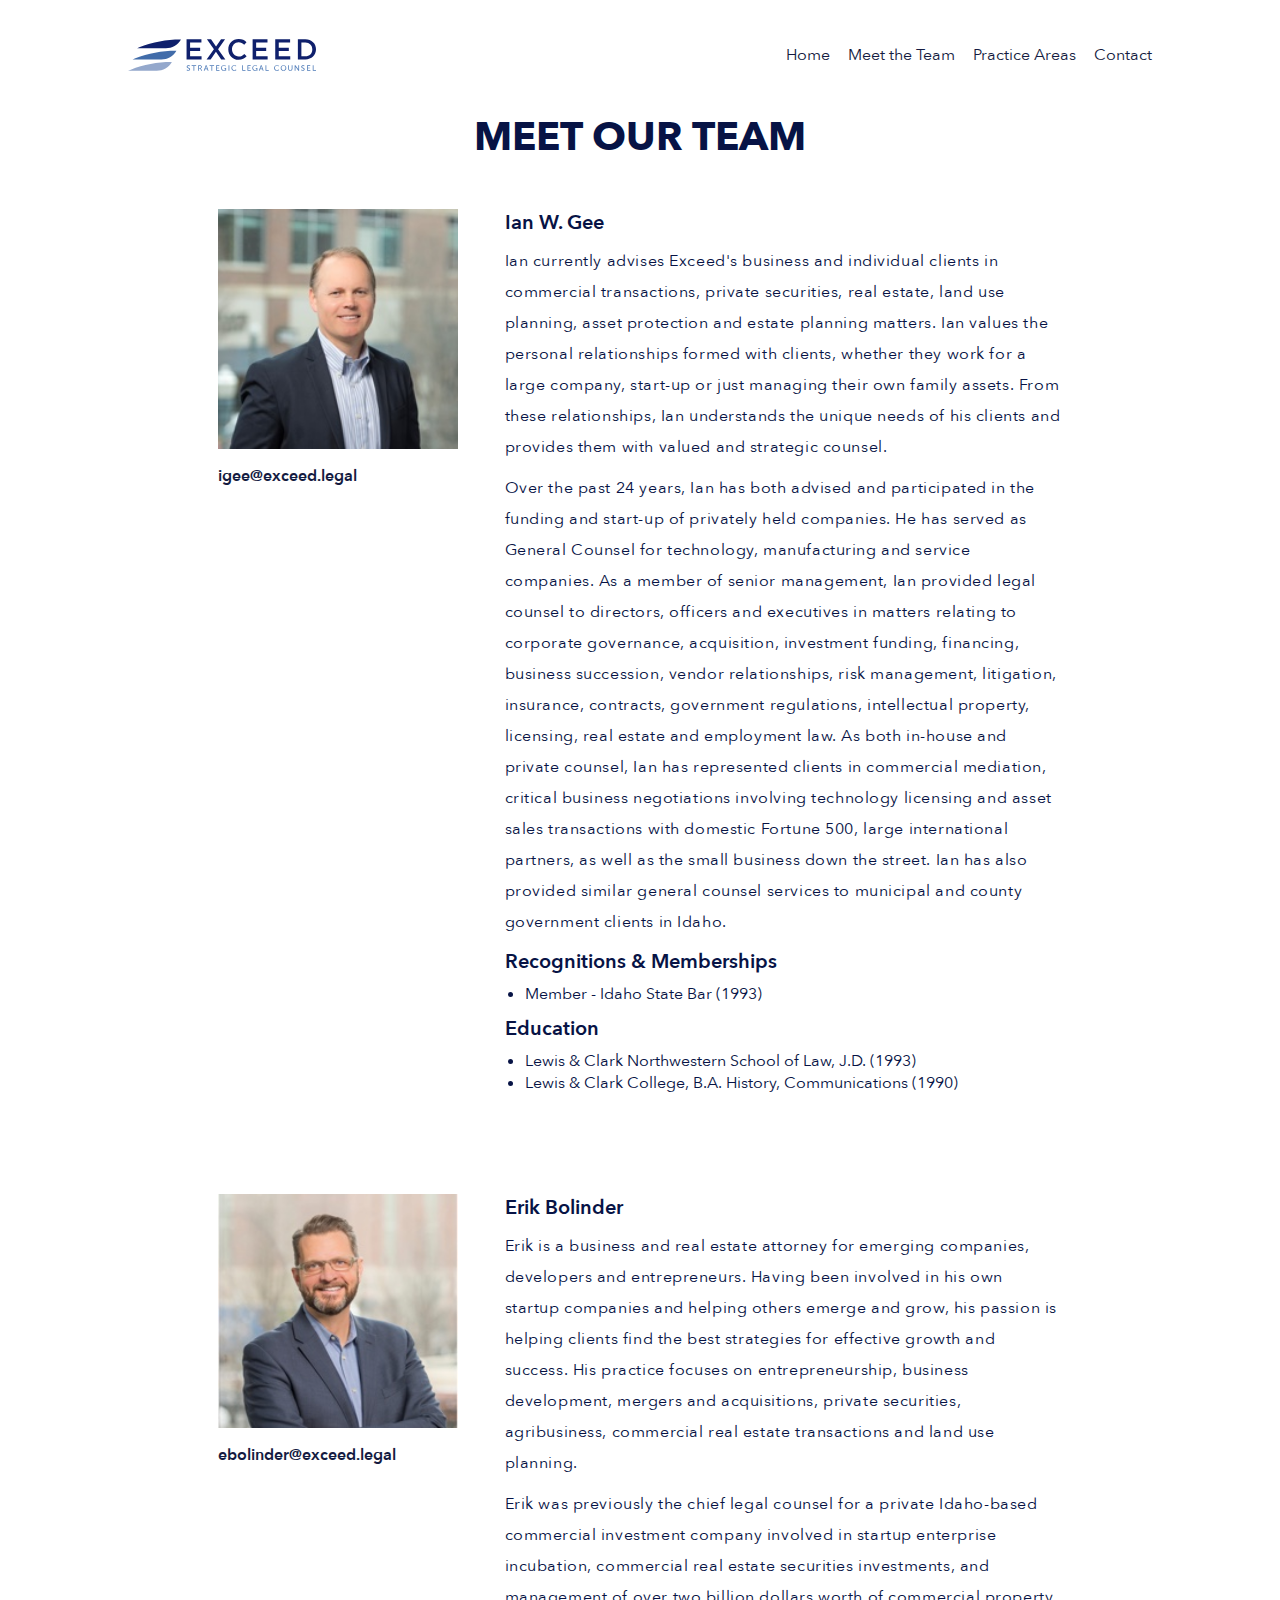
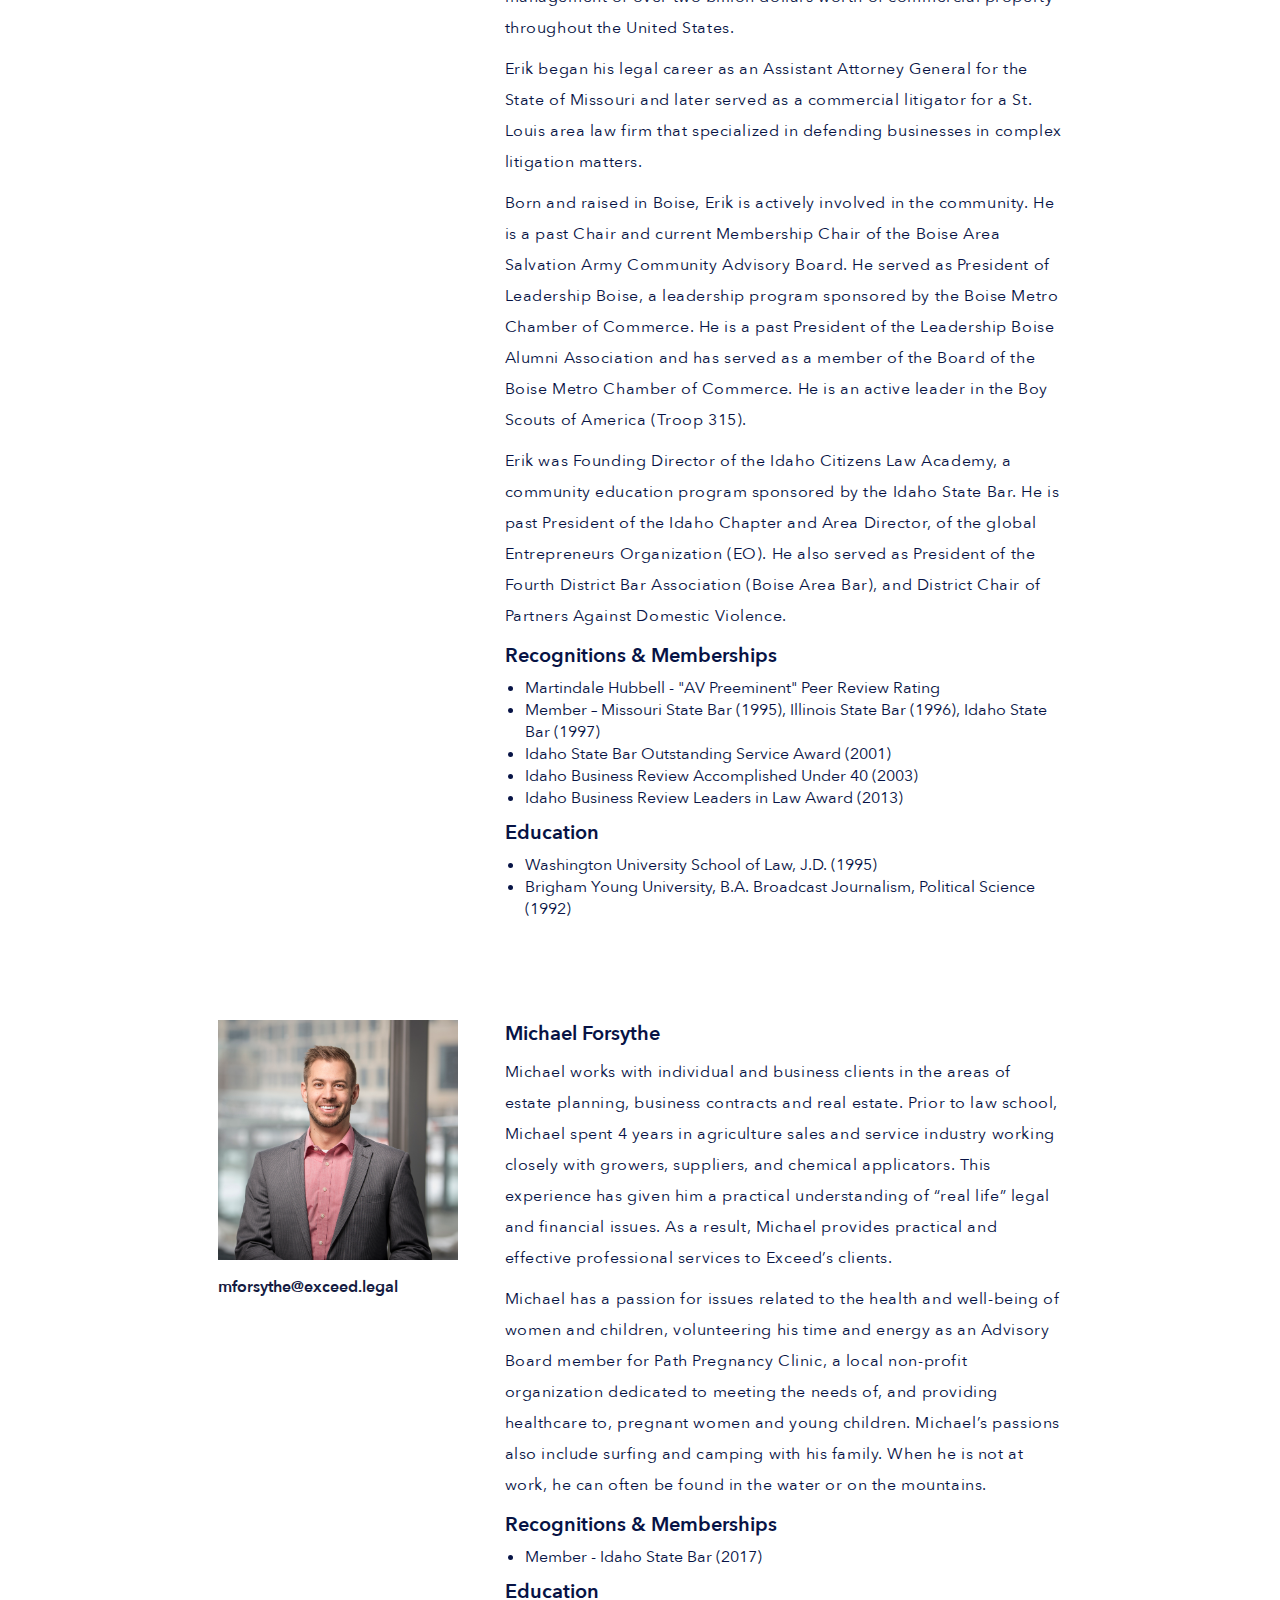
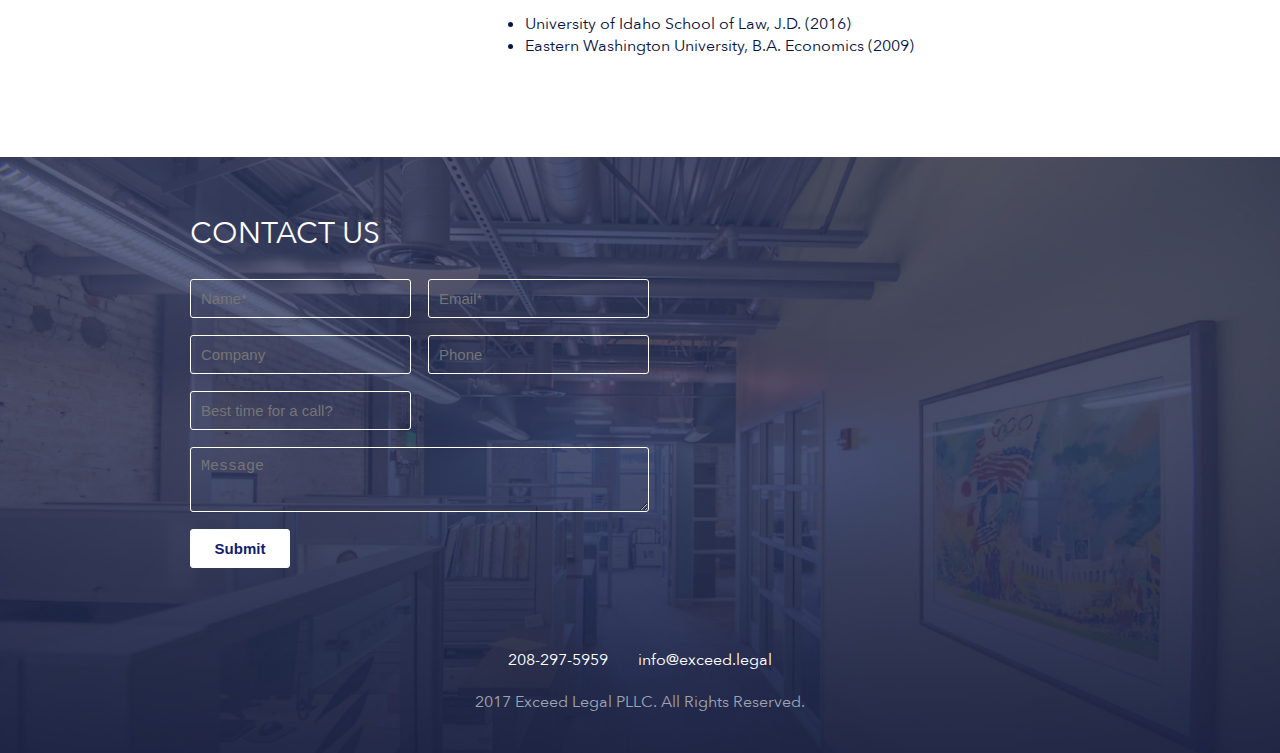
==== meet-the-team/index.html @ a49e1803 "add para" ====
<!DOCTYPE html>
<html>
<head>
  <meta name="viewport" content="width=device-width, initial-scale=1">
  <title>Exceed Legal</title>
  <link rel="stylesheet" type="text/css" href="../assets/font/font.css" />
  <link rel="stylesheet" type="text/css" href="../assets/styles.css" />
</head>
<body>
<header class="header light">
  <div class="nav-bar">
    <div class="container">
      <a href="/" class="no-underline"><h1 class="logo">EXCEED: Strategic Legal Counsel</h1></a>
      <ul class="menu">
        <div class="seperate">
        <li><a href="/">Home</a></li>
        <li><a href="/meet-the-team/">Meet the Team</a></li>
        </div>
        <div class="seperate">
        <li><a href="/practice-areas/">Practice Areas</a></li>
        <!-- <li><a href="https://blog.exceed.legal">Blog</a></li> -->
        <li><a href="#contact-us">Contact</a></li>
        </div>
      </ul>
    </div>
  </div>
  <div class="clear"></div>
</header>
<section class="bio">
  <div class="container">
    <h3>Meet Our Team</h3>
  </div>
</section>
<section class="bio bio-ian">
  <div class="container main">
    <div class="col-240">
      <img src="/assets/img/ian.jpg"
        srcset="/assets/img/ian@2x.jpg 2x,
                /assets/img/ian@3x.jpg 3x"
        alt="Ian Profile">
      <a style="display:inline-block; margin-top: 10px;" href="mailto:igee@exceed.legal">igee@exceed.legal</a>
    </div>
    <div class="col-1">
      <h4>Ian W. Gee</h4>
      <p>Ian currently advises Exceed's business and individual clients in commercial transactions, private securities, real estate, land use planning, asset protection and estate planning matters.
      Ian values the personal relationships formed with clients, whether they work for a large company, start-up or just managing their own family assets. From these relationships, Ian understands the unique needs of his clients and provides them with valued and strategic counsel.</p>
      <p>Over the past 24 years, Ian has both advised and participated in the funding and start-up of privately held companies. He has served as General Counsel for technology, manufacturing and service companies. As a member of senior management, Ian provided legal counsel to directors, officers and executives in matters relating to corporate governance, acquisition, investment funding, financing, business succession, vendor relationships, risk management, litigation, insurance, contracts, government regulations, intellectual property, licensing, real estate and employment law. As both in-house and private counsel, Ian has represented clients in commercial mediation, critical business negotiations involving technology licensing and asset sales transactions with domestic Fortune 500, large international partners, as well as the small business down the street. Ian has also provided similar general counsel services to municipal and county government clients in Idaho. </p>
      <h4>Recognitions &amp; Memberships</h4>
      <ul>
        <li>Member - Idaho State Bar (1993)</li>
      </ul>
      <h4>Education</h4>
      <ul>
        <li>Lewis &amp; Clark Northwestern School of Law, J.D. (1993)</li>
        <li>Lewis &amp; Clark College, B.A. History, Communications (1990)</li>
      </ul>
    </div>
  </div>
</section>
<section class="bio bio-erik">
  <div class="container main">
    <div class="col-240">
      <img src="/assets/img/erik.jpg"
        srcset="/assets/img/erik@2x.jpg 2x,
                /assets/img/erik@3x.jpg 3x"
        alt="Erik Profile">
      <a style="display:inline-block; margin-top: 10px;" href="mailto:ebolinder@exceed.legal">ebolinder@exceed.legal</a>
    </div>
    <div class="col-1">
      <h4>Erik Bolinder</h4>
      <p>Erik is a business and real estate attorney for emerging companies, developers and entrepreneurs. Having been involved in his own startup companies and helping others emerge and grow, his passion is helping clients find the best strategies for effective growth and success. His practice focuses on entrepreneurship, business development, mergers and acquisitions, private securities, agribusiness, commercial real estate transactions and land use planning.</p>
      <p>Erik was previously the chief legal counsel for a private Idaho-based commercial investment company involved in startup enterprise incubation, commercial real estate securities investments, and management of over two billion dollars worth of commercial property throughout the United States.</p>
      <p>Erik began his legal career as an Assistant Attorney General for the State of Missouri and later served as a commercial litigator for a St. Louis area law firm that specialized in defending businesses in complex litigation matters.</p>
      <p>Born and raised in Boise, Erik is actively involved in the community. He is a past Chair and current Membership Chair of the Boise Area Salvation Army Community Advisory Board. He served as President of Leadership Boise, a leadership program sponsored by the Boise Metro Chamber of Commerce. He is a past President of the Leadership Boise Alumni Association and has served as a member of the Board of the Boise Metro Chamber of Commerce. He is an active leader in the Boy Scouts of America (Troop 315).</p>
      <p>Erik was Founding Director of the Idaho Citizens Law Academy, a community education program sponsored by the Idaho State Bar. He is past President of the Idaho Chapter and Area Director, of the global Entrepreneurs Organization (EO). He also served as President of the Fourth District Bar Association (Boise Area Bar), and District Chair of Partners Against Domestic Violence.</p>
      <h4>Recognitions &amp; Memberships</h4>
      <ul>
        <li>Martindale Hubbell - "AV Preeminent" Peer Review Rating</li>
        <li>Member – Missouri State Bar (1995), Illinois State Bar (1996), Idaho State Bar (1997)</li>
        <li>Idaho State Bar Outstanding Service Award (2001)</li>
        <li>Idaho Business Review Accomplished Under 40 (2003)</li>
        <li>Idaho Business Review Leaders in Law Award (2013)</li>
      </ul>
      <h4>Education</h4>
      <ul>
        <li>Washington University School of Law, J.D. (1995)</li>
        <li>Brigham Young University, B.A. Broadcast Journalism, Political Science (1992)</li>
      </ul>
    </div>
  </div>
</section>
<section class="bio bio-michael">
  <div class="container main">
    <div class="col-240">
      <img src="/assets/img/michael.jpg"
        srcset="/assets/img/michael@2x.jpg 2x,
                /assets/img/michael@3x.jpg 3x"
        alt="Erik Profile">
      <a style="display:inline-block; margin-top: 10px;" href="mailto:mforsythe@exceed.legal">mforsythe@exceed.legal</a>
    </div>
    <div class="col-1">
      <h4>Michael Forsythe</h4>
      <p>Michael works with individual and business clients in the areas of estate planning, business contracts and real estate. Prior to law school, Michael spent 4 years in agriculture sales and service industry working closely with growers, suppliers, and chemical applicators. This experience has given him a practical understanding of “real life” legal and financial issues. As a result, Michael provides practical and effective professional services to Exceed’s clients.</p>
      <p>Michael has a passion for issues related to the health and well-being of women and children, volunteering his time and energy as an Advisory Board member for Path Pregnancy Clinic, a local non-profit organization dedicated to meeting the needs of, and providing healthcare to, pregnant women and young children.  Michael’s passions also include surfing and camping with his family. When he is not at work, he can often be found in the water or on the mountains.</p>
      <h4>Recognitions &amp; Memberships</h4>
      <ul>
        <li>Member - Idaho State Bar (2017)</li>
      </ul>
      <h4>Education</h4>
      <ul>
        <li>University of Idaho School of Law, J.D. (2016) </li>
        <li>Eastern Washington University, B.A. Economics (2009)</li>
      </ul>
    </div>
  </div>
</section>
<footer class="footer" id="contact-us">
  <div class="wrapper">
    <h3>Contact Us</h3>
    <div class="container">
      <form class="col-6" style="display: flex; flex-direction: column;" action="https://formspree.io/info@exceed.legal" method="POST">
        <div class="form-row">
          <div class="form-sec">
            <input type="text" name="name" placeholder="Name*" />
            <input type="text" name="company" placeholder="Company" />
            <input type="text" name="best-time" placeholder="Best time for a call?" />
          </div>
          <div style="display: flex; flex: 1; flex-direction: column;">
            <input type="text" name="email" placeholder="Email*" />
            <input type="text" name="phone" placeholder="Phone" />
          </div>
        </div>
        <textarea style="flex: 1;" name="message" placeholder="Message"></textarea>
        <input type="submit" name="submit" style="width: 100px;" />
      </form>
      <div class="spacer"></div>
      <div class="col-6" id="location">
        <iframe class="loc-map" src="https://www.google.com/maps/embed?pb=!1m14!1m8!1m3!1d7928.578206452046!2d-116.21378538497187!3d43.613818722449274!3m2!1i1024!2i768!4f13.1!3m3!1m2!1s0x0%3A0x2670ae60dba78b3c!2sExceed+Legal+PLLC%3A+Erik+Bolinder!5e0!3m2!1sen!2sus!4v1489805222197" width="400" height="300" frameborder="0" style="border:0" allowfullscreen></iframe>
      </div>
    </div>
  </div>
  <div class="sub-footer">
      <ul class="container">
        <li><a href="tel:208-297-5959">208-297-5959</a></li>
        <li><a href="mailto:info@exceed.legal">info@exceed.legal</a></li>
        <!-- <li><a href="#"><img src="/assets/img/twitter.svg"></a></li> -->
      </ul>
    <div class="copy">2017 Exceed Legal PLLC. All Rights Reserved.</div>
  </div>
</footer>
</body>
</html>
---- assets/font/font.css ----
@font-face {
  font-family: 'AvenirNext';
  src: url('AvenirNext-Bold.eot');
  src: url('AvenirNext-Bold.woff2') format('woff2'),
       url('AvenirNext-Bold.woff') format('woff'),
       url('AvenirNext-Bold.ttf') format('truetype'),
       url('AvenirNext-Bold.svg#AvenirNext-Bold') format('svg'),
       url('AvenirNext-Bold.eot?#iefix') format('embedded-opentype');
  font-weight: 700;
  font-style: normal;
}

@font-face {
  font-family: 'AvenirNext';
  src: url('AvenirNext-BoldItalic.eot');
  src: url('AvenirNext-BoldItalic.woff2') format('woff2'),
       url('AvenirNext-BoldItalic.woff') format('woff'),
       url('AvenirNext-BoldItalic.ttf') format('truetype'),
       url('AvenirNext-BoldItalic.svg#AvenirNext-BoldItalic') format('svg'),
       url('AvenirNext-BoldItalic.eot?#iefix') format('embedded-opentype');
  font-weight: 700;
  font-style: italic;
}

@font-face {
  font-family: 'AvenirNext';
  src: url('AvenirNext-DemiBold.eot');
  src: url('AvenirNext-DemiBold.woff2') format('woff2'),
       url('AvenirNext-DemiBold.woff') format('woff'),
       url('AvenirNext-DemiBold.ttf') format('truetype'),
       url('AvenirNext-DemiBold.svg#AvenirNext-DemiBold') format('svg'),
       url('AvenirNext-DemiBold.eot?#iefix') format('embedded-opentype');
  font-weight: 600;
  font-style: normal;
}

@font-face {
  font-family: 'AvenirNext';
  src: url('AvenirNext-DemiBoldItalic.eot');
  src: url('AvenirNext-DemiBoldItalic.woff2') format('woff2'),
       url('AvenirNext-DemiBoldItalic.woff') format('woff'),
       url('AvenirNext-DemiBoldItalic.ttf') format('truetype'),
       url('AvenirNext-DemiBoldItalic.svg#AvenirNext-DemiBoldItalic') format('svg'),
       url('AvenirNext-DemiBoldItalic.eot?#iefix') format('embedded-opentype');
  font-weight: 600;
  font-style: italic;
}

@font-face {
  font-family: 'AvenirNext';
  src: url('AvenirNext-Heavy.eot');
  src: url('AvenirNext-Heavy.woff2') format('woff2'),
       url('AvenirNext-Heavy.woff') format('woff'),
       url('AvenirNext-Heavy.ttf') format('truetype'),
       url('AvenirNext-Heavy.svg#AvenirNext-Heavy') format('svg'),
       url('AvenirNext-Heavy.eot?#iefix') format('embedded-opentype');
  font-weight: 800;
  font-style: normal;
}

@font-face {
  font-family: 'AvenirNext';
  src: url('AvenirNext-HeavyItalic.eot');
  src: url('AvenirNext-HeavyItalic.woff2') format('woff2'),
       url('AvenirNext-HeavyItalic.woff') format('woff'),
       url('AvenirNext-HeavyItalic.ttf') format('truetype'),
       url('AvenirNext-HeavyItalic.svg#AvenirNext-HeavyItalic') format('svg'),
       url('AvenirNext-HeavyItalic.eot?#iefix') format('embedded-opentype');
  font-weight: 800;
  font-style: italic;
}

@font-face {
  font-family: 'AvenirNext';
  src: url('AvenirNext-Italic.eot');
  src: url('AvenirNext-Italic.woff2') format('woff2'),
       url('AvenirNext-Italic.woff') format('woff'),
       url('AvenirNext-Italic.ttf') format('truetype'),
       url('AvenirNext-Italic.svg#AvenirNext-Italic') format('svg'),
       url('AvenirNext-Italic.eot?#iefix') format('embedded-opentype');
  font-weight: 400;
  font-style: italic;
}

@font-face {
  font-family: 'AvenirNext';
  src: url('AvenirNext-Medium.eot');
  src: url('AvenirNext-Medium.woff2') format('woff2'),
       url('AvenirNext-Medium.woff') format('woff'),
       url('AvenirNext-Medium.ttf') format('truetype'),
       url('AvenirNext-Medium.svg#AvenirNext-Medium') format('svg'),
       url('AvenirNext-Medium.eot?#iefix') format('embedded-opentype');
  font-weight: 500;
  font-style: normal;
}

@font-face {
  font-family: 'AvenirNext';
  src: url('AvenirNext-MediumItalic.eot');
  src: url('AvenirNext-MediumItalic.woff2') format('woff2'),
       url('AvenirNext-MediumItalic.woff') format('woff'),
       url('AvenirNext-MediumItalic.ttf') format('truetype'),
       url('AvenirNext-MediumItalic.svg#AvenirNext-MediumItalic') format('svg'),
       url('AvenirNext-MediumItalic.eot?#iefix') format('embedded-opentype');
  font-weight: 500;
  font-style: italic;
}

@font-face {
  font-family: 'AvenirNext';
  src: url('AvenirNext-Regular.eot');
  src: url('AvenirNext-Regular.woff2') format('woff2'),
       url('AvenirNext-Regular.woff') format('woff'),
       url('AvenirNext-Regular.ttf') format('truetype'),
       url('AvenirNext-Regular.svg#AvenirNext-Regular') format('svg'),
       url('AvenirNext-Regular.eot?#iefix') format('embedded-opentype');
  font-weight: 400;
  font-style: normal;
}

@font-face {
  font-family: 'AvenirNext';
  src: url('AvenirNext-UltraLight.eot');
  src: url('AvenirNext-UltraLight.woff2') format('woff2'),
       url('AvenirNext-UltraLight.woff') format('woff'),
       url('AvenirNext-UltraLight.ttf') format('truetype'),
       url('AvenirNext-UltraLight.svg#AvenirNext-UltraLight') format('svg'),
       url('AvenirNext-UltraLight.eot?#iefix') format('embedded-opentype');
  font-weight: 300;
  font-style: normal;
}

@font-face {
  font-family: 'AvenirNext';
  src: url('AvenirNext-UltraLightItalic.eot');
  src: url('AvenirNext-UltraLightItalic.woff2') format('woff2'),
       url('AvenirNext-UltraLightItalic.woff') format('woff'),
       url('AvenirNext-UltraLightItalic.ttf') format('truetype'),
       url('AvenirNext-UltraLightItalic.svg#AvenirNext-UltraLightItalic') format('svg'),
       url('AvenirNext-UltraLightItalic.eot?#iefix') format('embedded-opentype');
  font-weight: 300;
  font-style: italic;
}
---- assets/styles.css ----
/* Setup and Formats */
* {
  margin: 0;
  padding: 0;
}

html, body {
  min-width: 320px;
  font-family: 'AvenirNext';
  color: #071345;
  font-size: 16px;
}
.container {
  max-width: 1024px;
  margin: 0 auto;
}

.t-c {
  text-align: center;
}

.container.v-center [class*="col-"] {
  justify-content: center;
  align-items: center;
}
.container .spacer {flex: 1;}
.container .col-1 {flex: 1;}
.container .col-2 {flex: 2;}
.container .col-3 {flex: 3;}
.container .col-4 {flex: 4;}
.container .col-5 {flex: 5;}
.container .col-6 {flex: 6;}
.container .col-7 {flex: 7;}
.container .col-8 {flex: 8;}
.container .col-9 {flex: 9;}
.container .col-10 {flex: 10;}
.container .col-11 {flex: 11;}
.container .col-12 {flex: 12;}
.container .col-240 {
  width: 240px;
  margin-right: 47px;
}
.container .col-240 img {
  width: 240px;
}
.container .col-94 {
  width: 94px;
  margin-right: 28px;
  text-align: center;
}
.container .col-94 img {
  max-width: 94px;
}
.bio .main.container, .practice-area .container {
  display: flex;
  padding: 0px 20px;
}

.container .col-img img {
  max-width: 100%;
  margin: 0 auto;
  display: block;
}

.section-header {
  position: relative;
  margin-bottom: 14px;
}
.section-header h3 {
  color: #0F2170;
  font-weight: 700;
  font-size: 1.5rem;
  text-transform: uppercase;
  margin-bottom: 8px;
}
.section-header hr {
  background-color: #0F2170;
  max-width: 103px;
  width: 80%;
  height: 3px;
  border: none;

}

.btn, .btn:visited {
  display: inline-block;
  font-size: 1.25rem;
  font-weight: 700;
  text-transform: uppercase;
  padding: 12px;
  max-width: 330px;
  width: 75%;
  border: 2px solid #0F2170;
  border-radius: 4px;
  text-align: center;
  color: #0F2170;
  text-decoration: none;
  background-color: rgba(0,0,0,0);
  transition: background-color 0.3s ease, color 0.3s ease;
}
.btn:hover, .btn:active {
  background-color: #0F2170;
  color: #fff;
  transition: background-color 0.3s ease, color 0.3s ease;
}

/* Content */
.header {
  position: relative;
  height: 90vh;
  display: flex;
  justify-content: center;
  align-items: center;
  background-color: #141B41;
  background-image: url(img/banner.jpg);
  background-size: cover;
  background-position: top center;
  color: #fff;
  padding: 0px 20px;
  min-height: 480px;
}
.header.thin {
  background-image: url(img/practice-areas.jpg);
}
.header.light {
  height: unset;
  background: unset;
  color: #141B41;
  min-height: unset;
}
.header.thin {
  height: 360px;
  min-height: unset;
}
.header.light .nav-bar {
  width: 100%;
  top: unset;
  left: unset;
  right: unset;
  position: unset;
}
.nav-bar {
  position: absolute;
  top: 0;
  left: 0;
  right: 0;
  padding: 25px 20px;
}
.logo {
  background-image: url(img/logo.svg);
  background-repeat: no-repeat;
  background-size: contain;
  width: 188px;
  height: 32px;
  text-indent: -9999px;
}
.header .seperate {
  display: inline-block;
  margin-right: 14px;
}
.header .seperate:last-child {
  margin-right: 0px;
}
.header.light .logo {
  background-image: url(img/logo_blue.svg);
}
ul.menu {
  list-style: none;
}
ul.menu li {
  display: inline-block;
  font-weight: 400;
  margin-right: 14px;
}
ul.menu li:last-child {
  margin-right: 0px;
}
.header a, .header a:visited, .footer a, .footer a:visited {
  color: #fff;
  text-decoration: none;
  border-bottom: 2px solid rgba(0,0,0,0);
  transition: border ease-out 0.2s;
}
.header a:hover, .header a:active, .footer a:hover, .footer a:active {
  color: #fff;
  text-decoration: none;
  border-bottom: 2px solid #fff;
  transition: border ease-out 0.2s;
}
.header.light a, .header.light a:visited, .bio a, .bio a:visited {
  color: #141B41;
  text-decoration: none;
  border-bottom: 2px solid rgba(0,0,0,0);
  transition: border ease-out 0.2s;
}
.header.light a:hover, .header.light a:active, .bio a:hover, .bio a:active {
  color: #141B41;
  text-decoration: none;
  border-bottom: 2px solid #141B41;
  transition: border ease-out 0.2s;
}
.fancy-title {
  font-weight: 400;
  font-size: 2.5em;
  text-align: center;
}
.fancy-title b {
  font-weight: 600;
}
.fancy-title span {
  display: inline-block;
  vertical-align: top;
  border-bottom: 3px #fff solid;
}
ul.jack {
  list-style: none;
  margin: 0;
  padding: 0;
}
ul.jack li {
  position: absolute;
  top: 44vh;
  left: 0;
  right: 0;
  opacity: 0;
  height: 30px;
  margin-top: -15px;
}
ul.jack li:first-child {
  -webkit-animation-name: one;
  -webkit-animation-duration: 10s;
  -webkit-animation-iteration-count: 300;
}
ul.jack li:nth-child(2) {
  -webkit-animation-name: two;
  -webkit-animation-duration: 10s;
  -webkit-animation-iteration-count: 300;
}
ul.jack li:nth-child(3) {
  -webkit-animation-name: three;
  -webkit-animation-duration: 10s;
  -webkit-animation-iteration-count: 300;
}
@-webkit-keyframes one {
  0%    { opacity: 0 }
  11%   { opacity: 1 }
  22%   { opacity: 1 }
  33%   { opacity: 0 }
  44%   { opacity: 0 }
  55%   { opacity: 0 }
  66%   { opacity: 0 }
  77%   { opacity: 0 }
  88%   { opacity: 0 }
  100%  { opacity: 0 }
}
@-webkit-keyframes two {
  0%    { opacity: 0 }
  11%   { opacity: 0 }
  22%   { opacity: 0 }
  33%   { opacity: 0 }
  44%   { opacity: 1 }
  55%   { opacity: 1 }
  66%   { opacity: 0 }
  77%   { opacity: 0 }
  88%   { opacity: 0 }
  100%  { opacity: 0 }
}
@-webkit-keyframes three {
  0%    { opacity: 0 }
  11%   { opacity: 0 }
  22%   { opacity: 0 }
  33%   { opacity: 0 }
  44%   { opacity: 0 }
  55%   { opacity: 0 }
  66%   { opacity: 0 }
  77%   { opacity: 1 }
  88%   { opacity: 1 }
  100%  { opacity: 0 }
}

.contact-info {
  position: absolute;
  bottom: 0;
  left: 0;
  right: 0;
  background-color: #141B41;
  padding: 0px 20px;
}
.nav-bar .container, .contact-info .container {
  display: flex;
  height: 60px;
  justify-content: space-between;
  align-items: center;
}
.who-we-are {
  padding: 54px 20px 100px;
  color: #071345;
  background-image: url(img/watermark.png);
  background-position: 50vw center;
  background-repeat: no-repeat;
  background-size: contain;
}
.who-we-are .container {
  max-width: 750px;
  display: flex;
  align-items: stretch;
  font-size: 0.94rem;
  line-height: 1.9rem;
  letter-spacing: 0.015rem;
}


a.learn-more, a.learn-more:visited {
  margin-left: 10px;
  font-weight: 700;
  color: #0F2170;
  text-decoration: none;
  text-transform: uppercase;
}
a.learn-more:hover, a.learn-more:active {

}

.feature-blocks {
  position: relative;
  background-image: url(img/wingbg.jpg);
  background-color: #0A133C;
  background-size: cover;
  background-position: center;
  margin-bottom: 100px;
}

.feature-blocks a, a:visited {
  color: #fff;
  text-decoration: none;
  transition: all .2s ease-in-out;
}
.feature-blocks a:hover, a:active {
  transition: all .2s ease-in-out;
  transform: scale(1.1);
}


.feature-blocks .container {
  max-width: 920px;
  display: flex;
  color: #fff;
  text-transform: uppercase;
  font-weight: 700;
  align-items: stretch;
  font-size: 1.375rem;
  letter-spacing: 0.0225rem;
  flex-direction: column;
  box-shadow: rgba(0,0,0,0.2) -4px 2px 53px 0px;
}
.container .holder {
  display: flex;
  flex-direction: row;
}
.feature-blocks .container {
  margin: -40px auto;
}
.feature-blocks [class*="col-"] {
  height: 190px;
  background-color: #0A133C;
  background-size: cover;
  background-position: center;
  text-align: center;
  display: flex;
}

.business {
  background-image: url(img/business-block.jpg);
}
.securities {
  background-image: url(img/securities-block.jpg);
}
.startups {
  background-image: url(img/startups-block.jpg);
}
.asset-planning {
  background-image: url(img/asset-planning-block.jpg);
}
.real-estate {
  background-image: url(img/real-estate-block.jpg);
}

.tests {
  height: 300px;
  background-image: url(img/tests.jpg);
  background-size: cover;
  text-align: center;
  padding: 20px;
}

.tests h3 {
  margin: 10px 0px;
  font-weight: 300;
  font-size: 1.875rem;
}

.team {
  margin: 45px 20px;
}
.team .container {
  max-width: 500px;
}
.team h3 {
  text-align: center;
}
h3 {
  font-weight: 700;
  font-size: 1.5625rem;
  margin-bottom: 44px;
  text-transform: uppercase;
}
.bio-ian, .bio-erik, .bio-michael {
  margin-bottom: 90px;
}
.bio h3 {
  font-size: 2.5rem;
  text-align: center;
}
.bio a {
  font-weight: 600;
}
.bio .container {
  max-width: 845px;
}
.bio h4 {
  font-size: 1.25rem;
  margin-bottom: 8px;
  font-weight: 600;
}
.bio ul {
  margin-bottom: 10px;
  margin-left: 20px;
}
.bio p {
  font-size: 1rem;
  font-weight: 400;
  letter-spacing: 0.03625rem;
  line-height: 1.9375rem;
  margin: 10px 0px;
}
.team p {
  letter-spacing: 0.03625rem;
  line-height: 1.875rem;
  font-weight: 400;
  font-size: 0.9375rem;
  margin-bottom: 36px;
}
.team .team-image {
  width: 100%;
  margin-bottom: 30px;
}
.practice-area h3 {
  text-transform: unset;
}
.practice-area {
  letter-spacing: 0.01125rem;
  line-height: 1.875rem;
  font-size: 0.9375rem;
  font-weight: 400;
}
.practice-area .container:first-child {
  margin-top: 44px;
}
.practice-area .container {
  max-width: 800px;
  margin-bottom: 44px;
  display: flex;
  padding: 0px 20px;
  align-items: flex-start;
}
/*.practice-area .container .col-1 {
  margin-right: 122px;
}*/

.footer {
  color: #fff;
  background-color: #0A133C;
  background-image: url(img/footer.jpg);
  background-size: cover;
  background-position: center;
}
.footer .wrapper {
  padding: 56px 20px;
  max-width: 900px;
  margin: 0 auto;
}
#location {
  text-align: center;
}
.footer .wrapper h3 {
  font-size: 1.875rem;
  font-weight: 400;
  margin-bottom: 25px;
}
.footer .container {
  display: flex;
}

.footer input, .footer textarea {
  background-color: transparent;
  border: 1px solid #fff;
  padding: 10px;
  font-size: 15px;
  margin-bottom: 17px;
  border-radius: 3px;
  color: #fff;
}
.footer input[type=submit] {
  background-color: #fff;
  color: #0F2170;
  border-radius: 3px;
  font-weight: 600;
  font-size: 15px;
}

.sub-footer {
  text-align: center;
}
.sub-footer .container {
  margin: 0 auto;
  justify-content: center;
  align-items: center;
  margin-bottom: 20px;
}
.sub-footer li {
  margin-right: 30px;
}
.sub-footer li:last-child {
  margin-right: 0px;
}
.sub-footer .copy {
  color: #9EA5B1;
  padding-bottom: 40px;
}

.sub-footer .container li {
  display: block;
  margin-top: 8px;
}

.form-row {
  display: flex; 
  flex-direction: row;
}
.form-sec {
  display: flex; 
  flex: 1; 
  flex-direction: column;
  margin-right: 17px;
}

.sig_img {
  width: 100%;
}

@media screen and (max-width: 1000px) {
  .footer .wrapper {
    max-width: 600px;
    margin: 0 auto;
  }
  .footer .container {
    display: block;
  }
  .sub-footer .container li {
    margin-right: 0px;
  }
}
@media screen and (max-width: 800px) {
  ul.jack .exc {
    display: block;
  }
  ul.jack i {
    font-style: normal;
    display: block;
  }
  ul.jack li {
    margin: 0 auto;
    margin-top: -50px;
  }
  .nav-bar .container, .contact-info .container {
    text-align: center;
    flex-direction: column;
    height: unset;
  }
  .contact-info .container {
    padding: 20px;
  }
  .nav-bar .container .menu {
    margin-top: 15px;
  }
  .bio .container.main {
    flex-direction: column;
  }
  .bio .container.main {
    flex-direction: column;
    align-items: center;
    justify-content: center;
  }
  .container.main .col-240 {
    margin: 0px 0px 30px;
    text-align: center;
  }
}
@media screen and (max-width: 490px) {
  ul.jack li {
    margin-top: -80px;
    font-size: 1.8rem;
  }
  .header.thin h2 {
    font-size: 1.5em;
  }
  .loc-map {
    width: 280px;
    height: 210px;
  }
  .who-we-are .container {
    flex-direction: column;
  }
  .who-we-are .container .spacer {
    height: 30px;
  }
  .form-row {
    flex-direction: column;
  }
  .form-sec {
    margin-right: 0px;
  }
  .holder-2 {
    flex-direction: column !important;
  }
  .holder-2 .col-8 {
    height: unset;
    flex: unset;
  }
  .practice-area .container {
    flex-direction: column;
  }
  .container .col-94 {
    margin: 20px 0px 15px;
    text-align: left;
  }
  .practice-area .container:first-child .col-94 {
    margin-top: 0px;
  }
  .header .seperate {
    display: block;
    margin-right: 0px;
    margin-top: 5px;
  }
}

a.no-underline, a.no-underline:active, a.no-underline:visited, a.no-underline:hover {
  text-decoration: none !important;
  border-bottom: none !important;
  transform: unset;
}

.clear {
  clear: both;
}
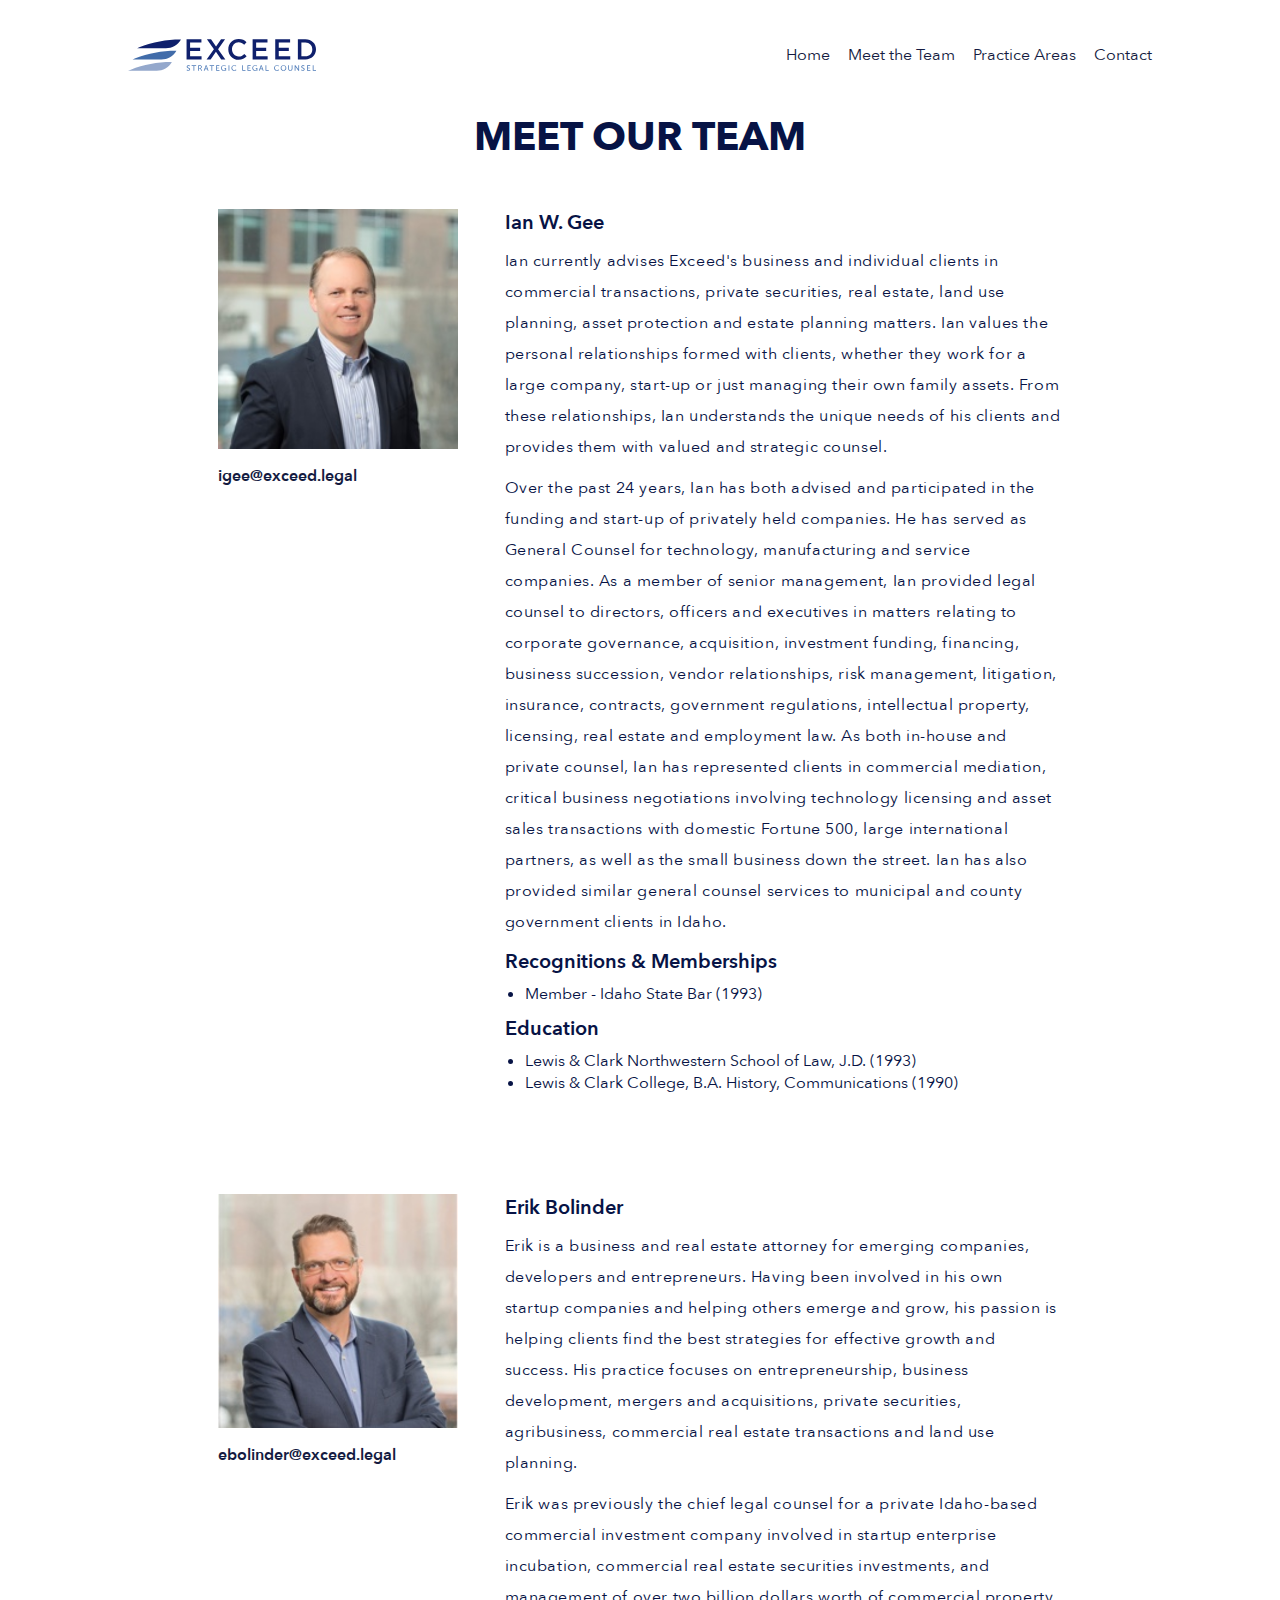
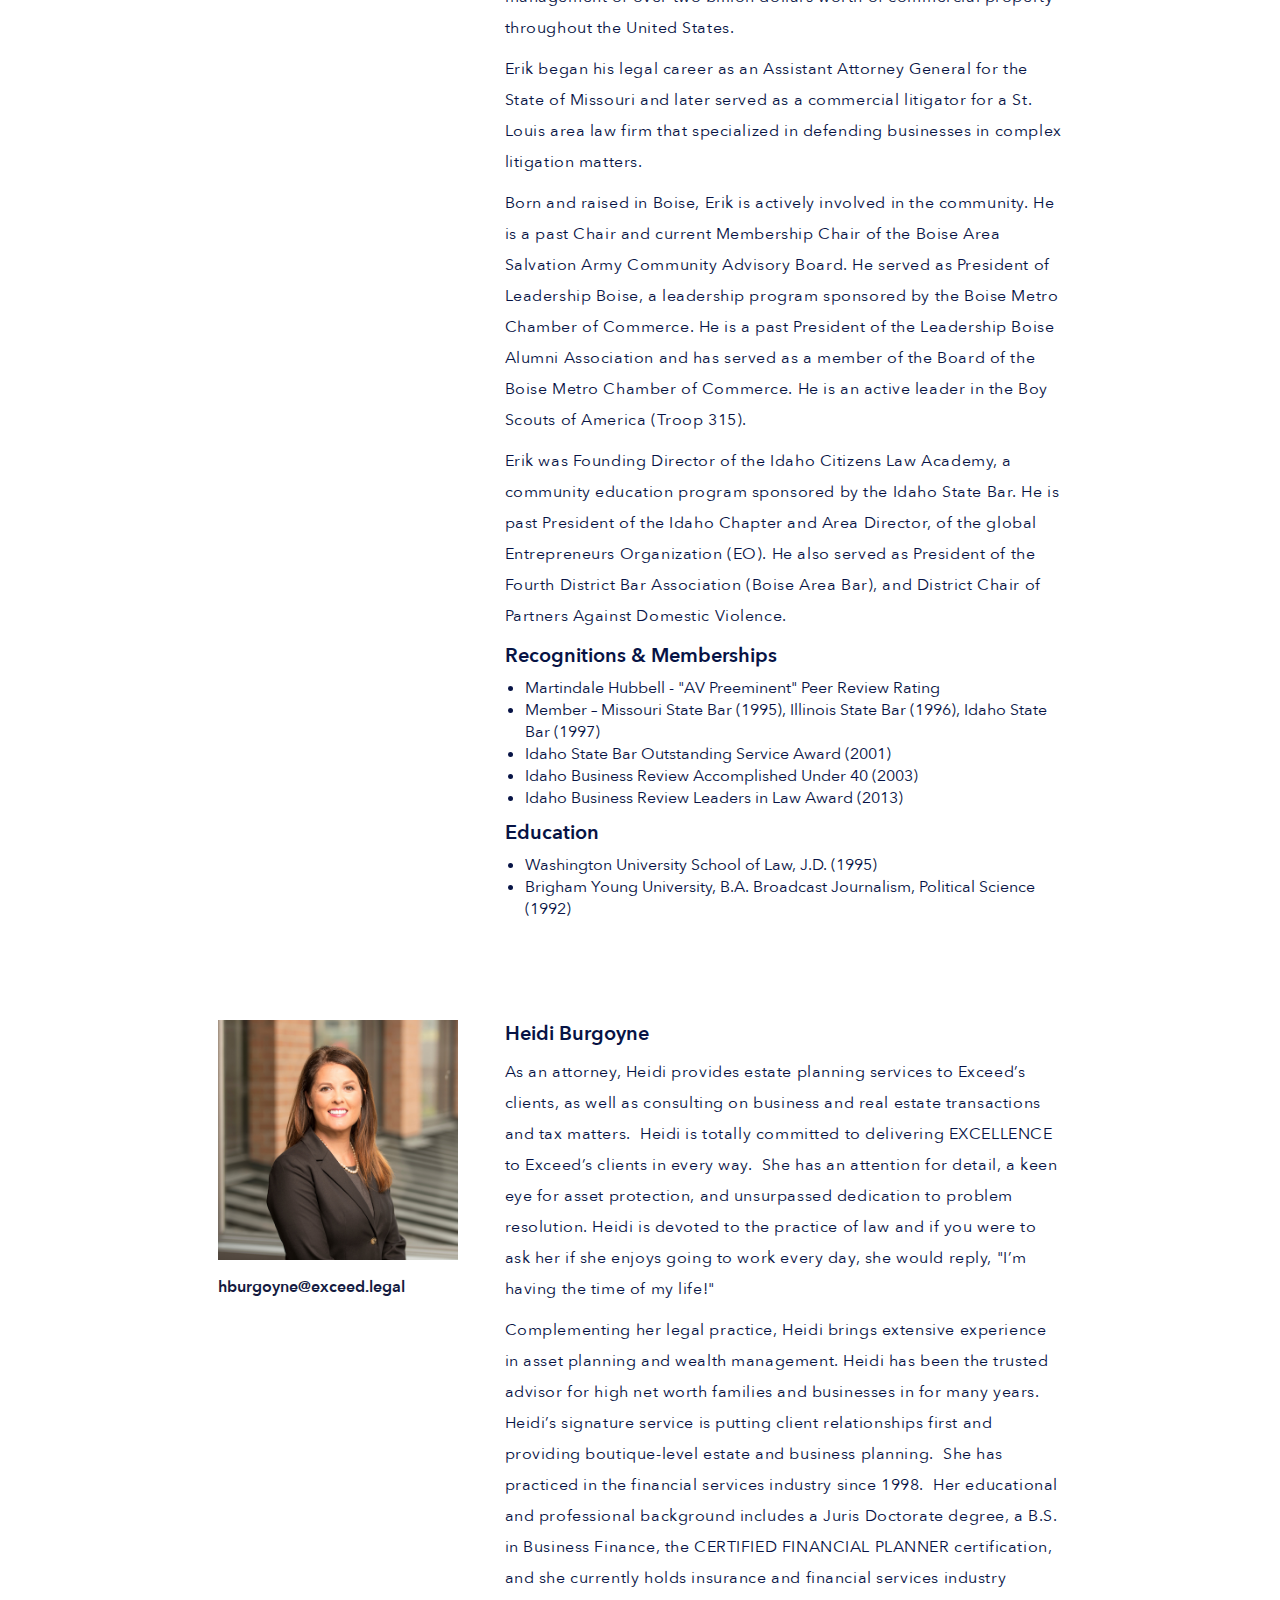
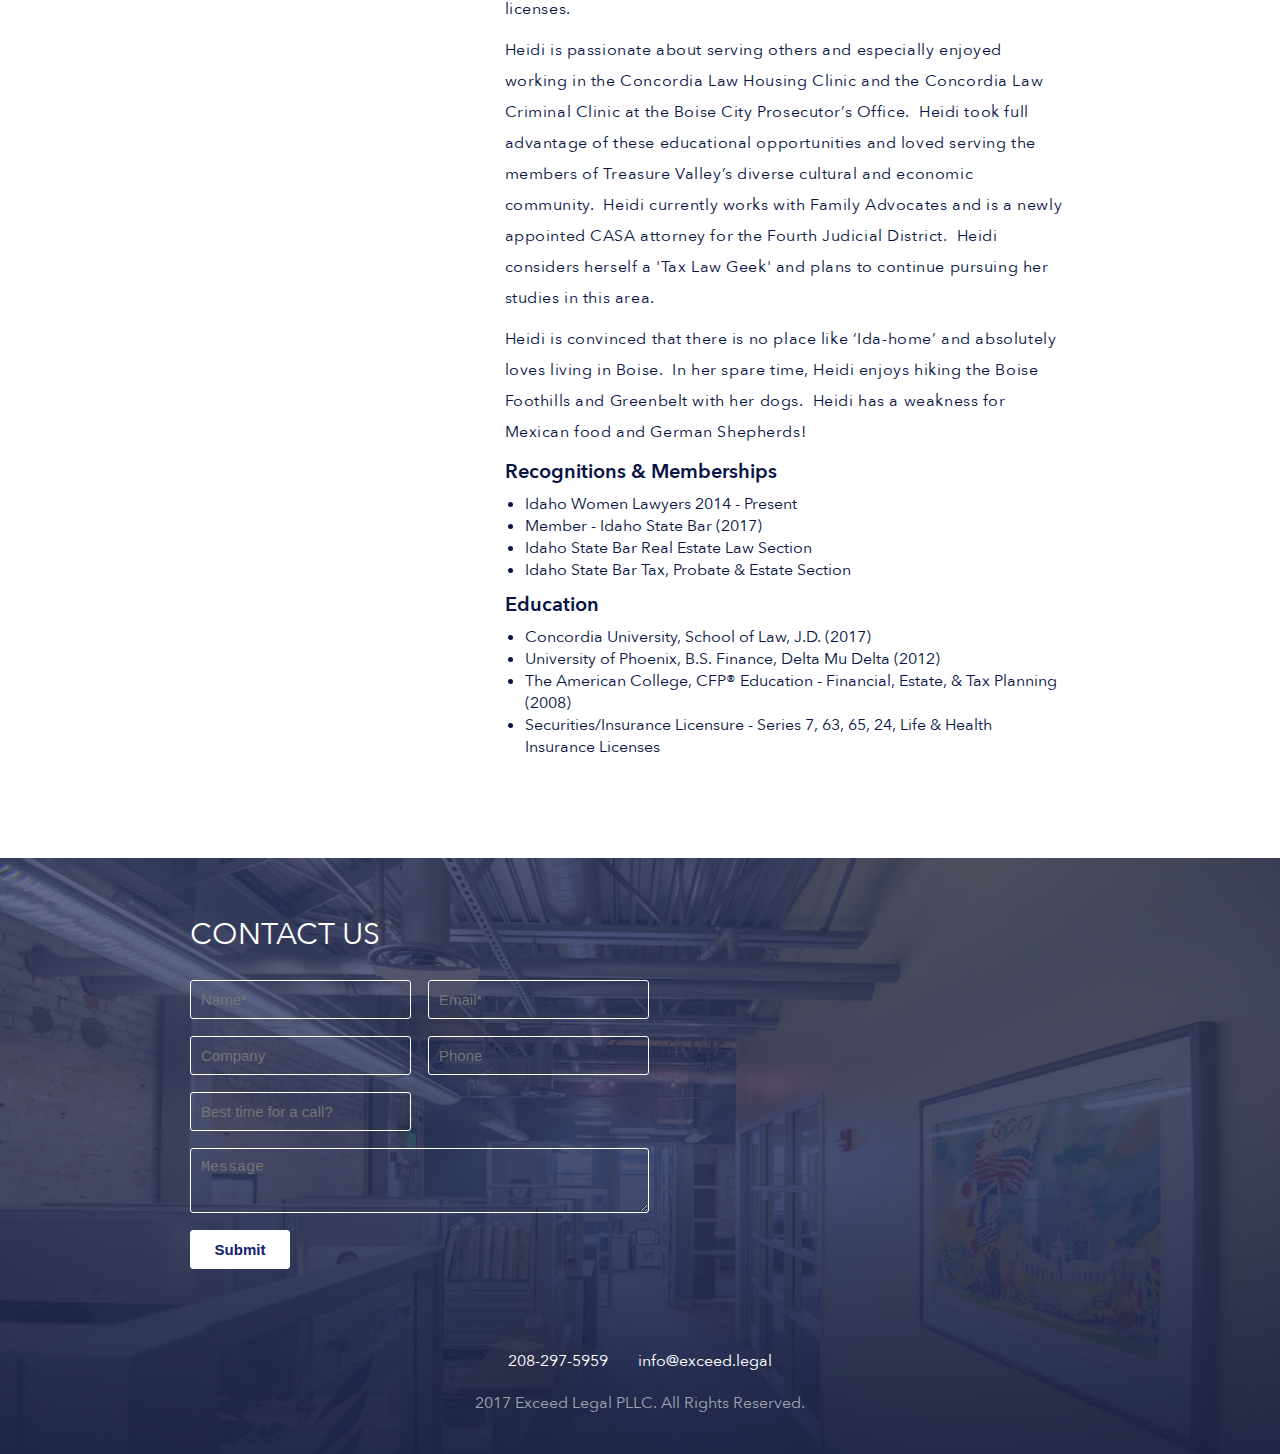
==== commit efbe7b96: "Update index.html" ====
--- a/meet-the-team/index.html
+++ b/meet-the-team/index.html
@@ -92,24 +92,31 @@
 <section class="bio bio-michael">
   <div class="container main">
     <div class="col-240">
-      <img src="/assets/img/michael.jpg"
-        srcset="/assets/img/michael@2x.jpg 2x,
-                /assets/img/michael@3x.jpg 3x"
-        alt="Erik Profile">
-      <a style="display:inline-block; margin-top: 10px;" href="mailto:mforsythe@exceed.legal">mforsythe@exceed.legal</a>
+      <img src="/assets/img/heidi.jpeg"
+        srcset="/assets/img/heidi@2x.jpeg 2x,
+                /assets/img/heidi@3x.jpeg 3x"
+        alt="Heidi Profile">
+      <a style="display:inline-block; margin-top: 10px;" href="mailto:hburgoyne@exceed.legal">hburgoyne@exceed.legal</a>
     </div>
     <div class="col-1">
-      <h4>Michael Forsythe</h4>
-      <p>Michael works with individual and business clients in the areas of estate planning, business contracts and real estate. Prior to law school, Michael spent 4 years in agriculture sales and service industry working closely with growers, suppliers, and chemical applicators. This experience has given him a practical understanding of “real life” legal and financial issues. As a result, Michael provides practical and effective professional services to Exceed’s clients.</p>
-      <p>Michael has a passion for issues related to the health and well-being of women and children, volunteering his time and energy as an Advisory Board member for Path Pregnancy Clinic, a local non-profit organization dedicated to meeting the needs of, and providing healthcare to, pregnant women and young children.  Michael’s passions also include surfing and camping with his family. When he is not at work, he can often be found in the water or on the mountains.</p>
+      <h4>Heidi Burgoyne</h4>
+      <p>As an attorney, Heidi provides estate planning services to Exceed’s clients, as well as consulting on business and real estate transactions and tax matters.  Heidi is totally committed to delivering EXCELLENCE to Exceed’s clients in every way.  She has an attention for detail, a keen eye for asset protection, and unsurpassed dedication to problem resolution. Heidi is devoted to the practice of law and if you were to ask her if she enjoys going to work every day, she would reply, "I’m having the time of my life!"</p>
+      <p>Complementing her legal practice, Heidi brings extensive experience in asset planning and wealth management. Heidi has been the trusted advisor for high net worth families and businesses in for many years.  Heidi’s signature service is putting client relationships first and providing boutique-level estate and business planning.  She has practiced in the financial services industry since 1998.  Her educational and professional background includes a Juris Doctorate degree, a B.S. in Business Finance, the CERTIFIED FINANCIAL PLANNER certification, and she currently holds insurance and financial services industry licenses.</p>
+      <p>Heidi is passionate about serving others and especially enjoyed working in the Concordia Law Housing Clinic and the Concordia Law Criminal Clinic at the Boise City Prosecutor’s Office.  Heidi took full advantage of these educational opportunities and loved serving the members of Treasure Valley’s diverse cultural and economic community.  Heidi currently works with Family Advocates and is a newly appointed CASA attorney for the Fourth Judicial District.  Heidi considers herself a 'Tax Law Geek' and plans to continue pursuing her studies in this area.</p>
+      <p>Heidi is convinced that there is no place like ‘Ida-home’ and absolutely loves living in Boise.  In her spare time, Heidi enjoys hiking the Boise Foothills and Greenbelt with her dogs.  Heidi has a weakness for Mexican food and German Shepherds!</p>
       <h4>Recognitions &amp; Memberships</h4>
       <ul>
+        <li>Idaho Women Lawyers 2014 - Present</li>
         <li>Member - Idaho State Bar (2017)</li>
+        <li>Idaho State Bar Real Estate Law Section</li>
+        <li>Idaho State Bar Tax, Probate & Estate Section</li>
       </ul>
       <h4>Education</h4>
       <ul>
-        <li>University of Idaho School of Law, J.D. (2016) </li>
-        <li>Eastern Washington University, B.A. Economics (2009)</li>
+        <li>Concordia University, School of Law, J.D. (2017)</li>
+        <li>University of Phoenix, B.S. Finance, Delta Mu Delta (2012)</li>
+        <li>The American College, CFP® Education - Financial, Estate, & Tax Planning (2008)</li>
+        <li>Securities/Insurance Licensure - Series 7, 63, 65, 24, Life & Health Insurance Licenses</li>
       </ul>
     </div>
   </div>
@@ -149,4 +156,4 @@
   </div>
 </footer>
 </body>
-</html>+</html>
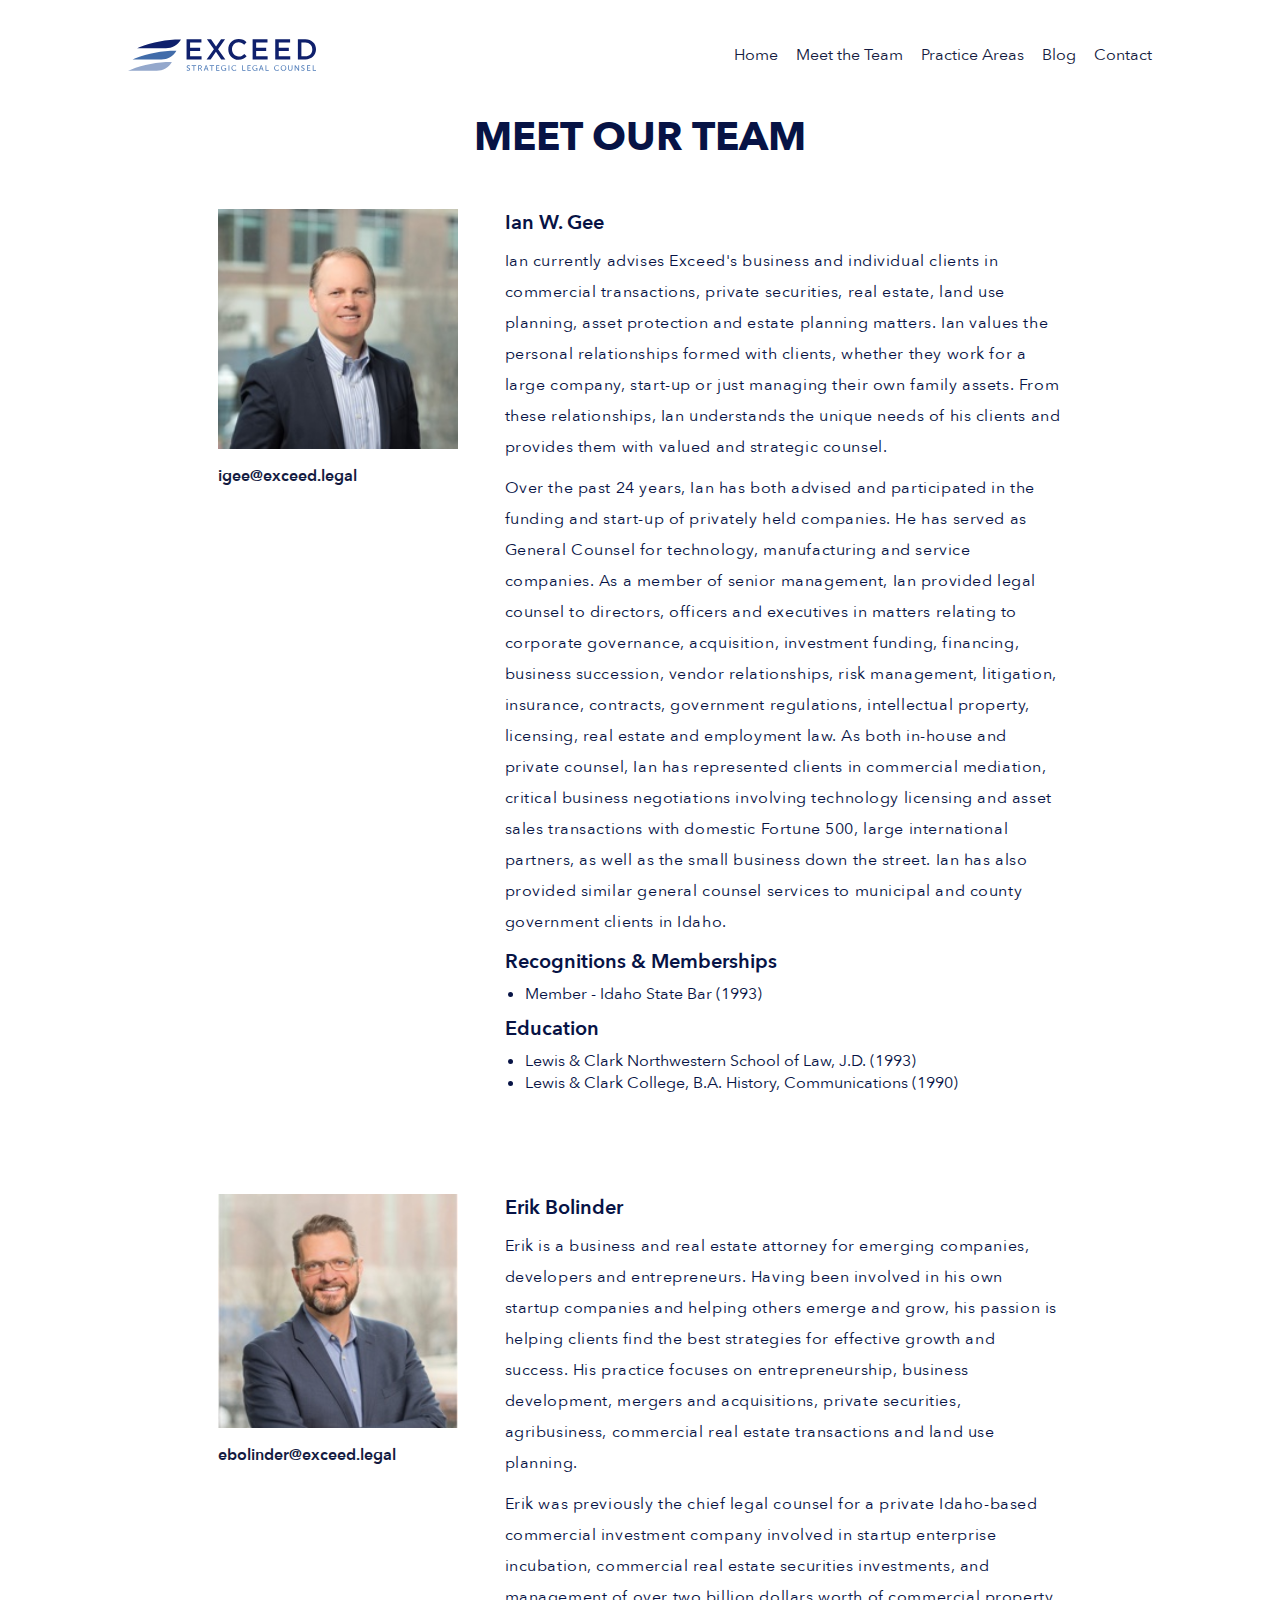
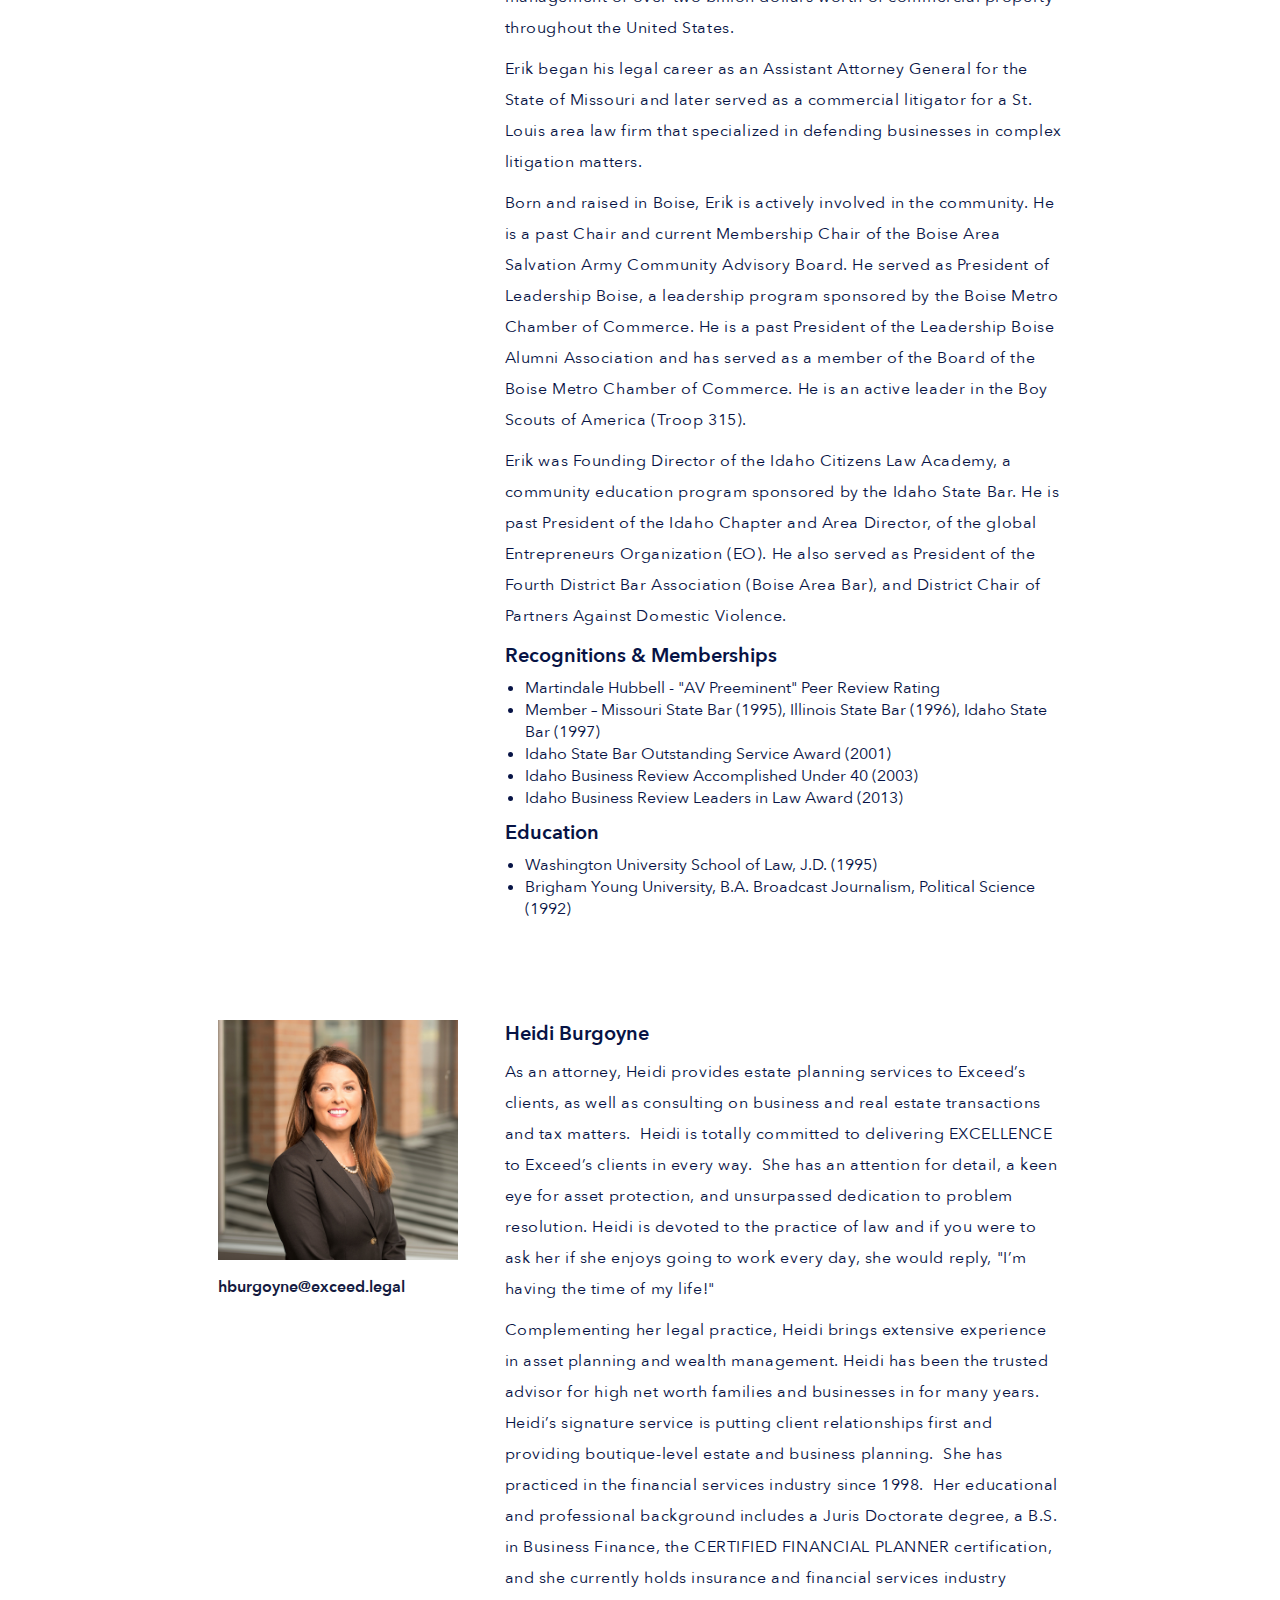
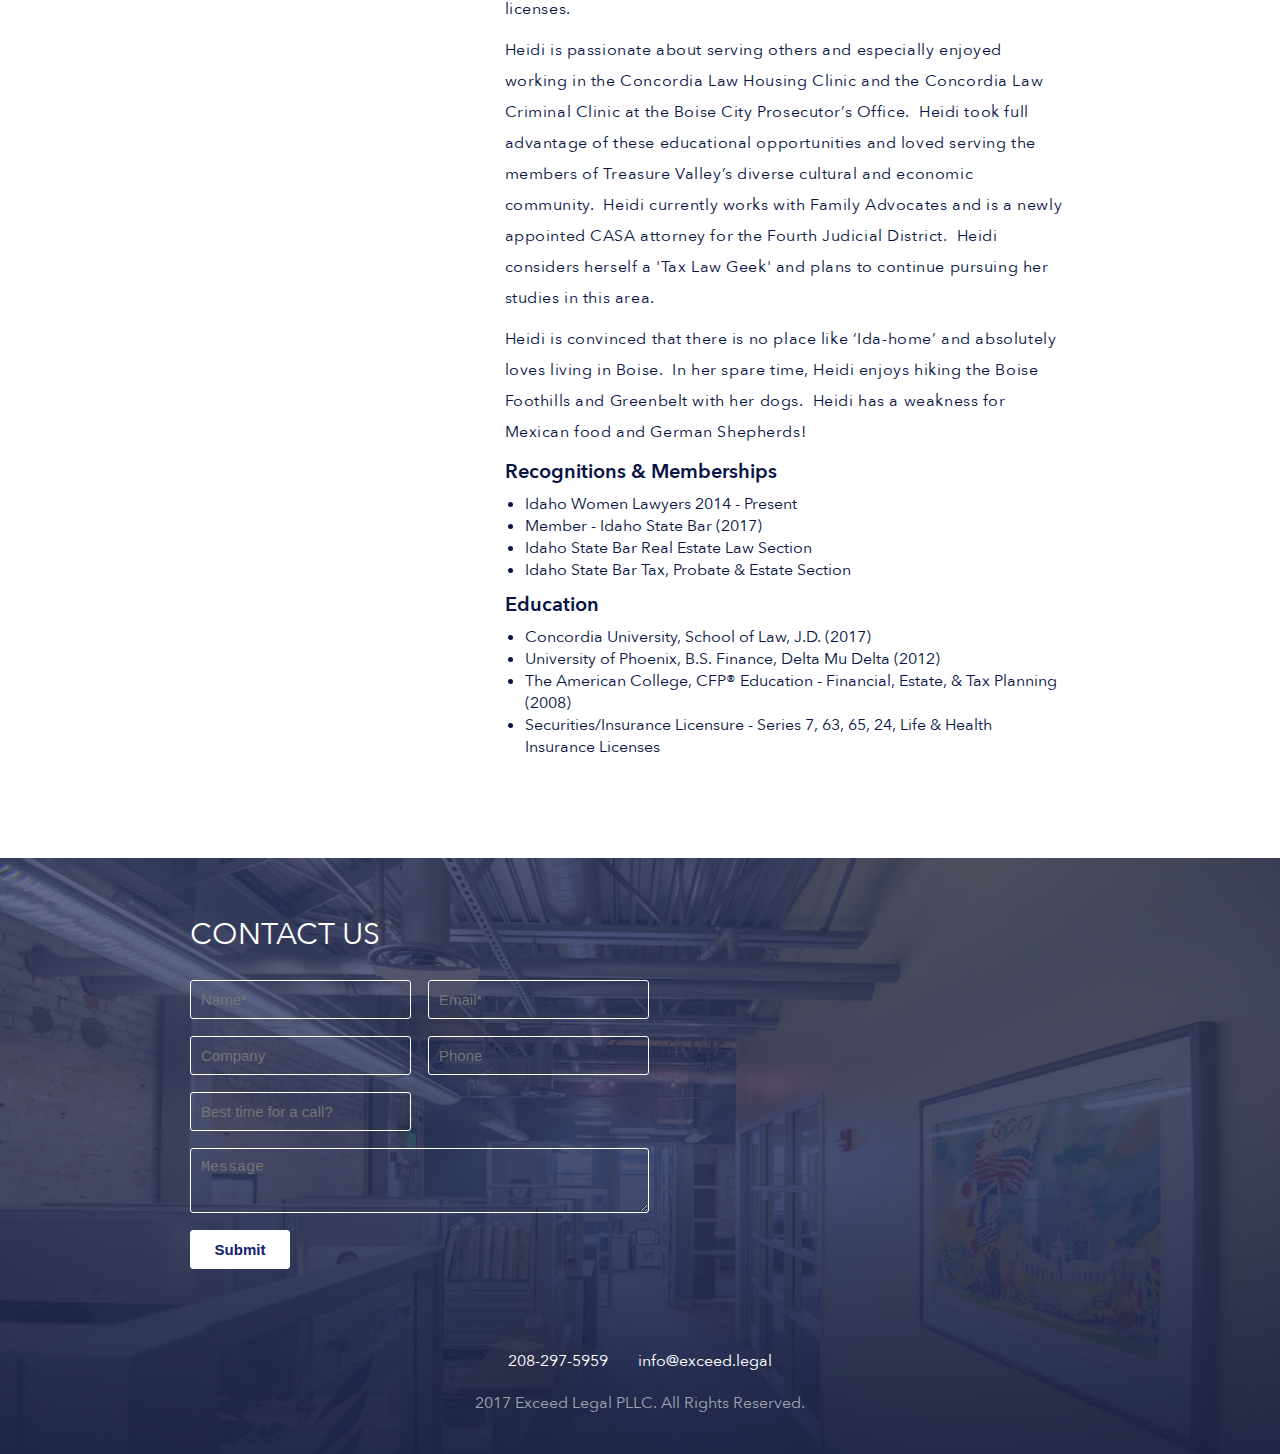
==== commit 232ee5ec: "blog link" ====
--- a/meet-the-team/index.html
+++ b/meet-the-team/index.html
@@ -18,7 +18,7 @@
         </div>
         <div class="seperate">
         <li><a href="/practice-areas/">Practice Areas</a></li>
-        <!-- <li><a href="https://blog.exceed.legal">Blog</a></li> -->
+        <li><a href="https://www.exceedingly.blog/">Blog</a></li>
         <li><a href="#contact-us">Contact</a></li>
         </div>
       </ul>
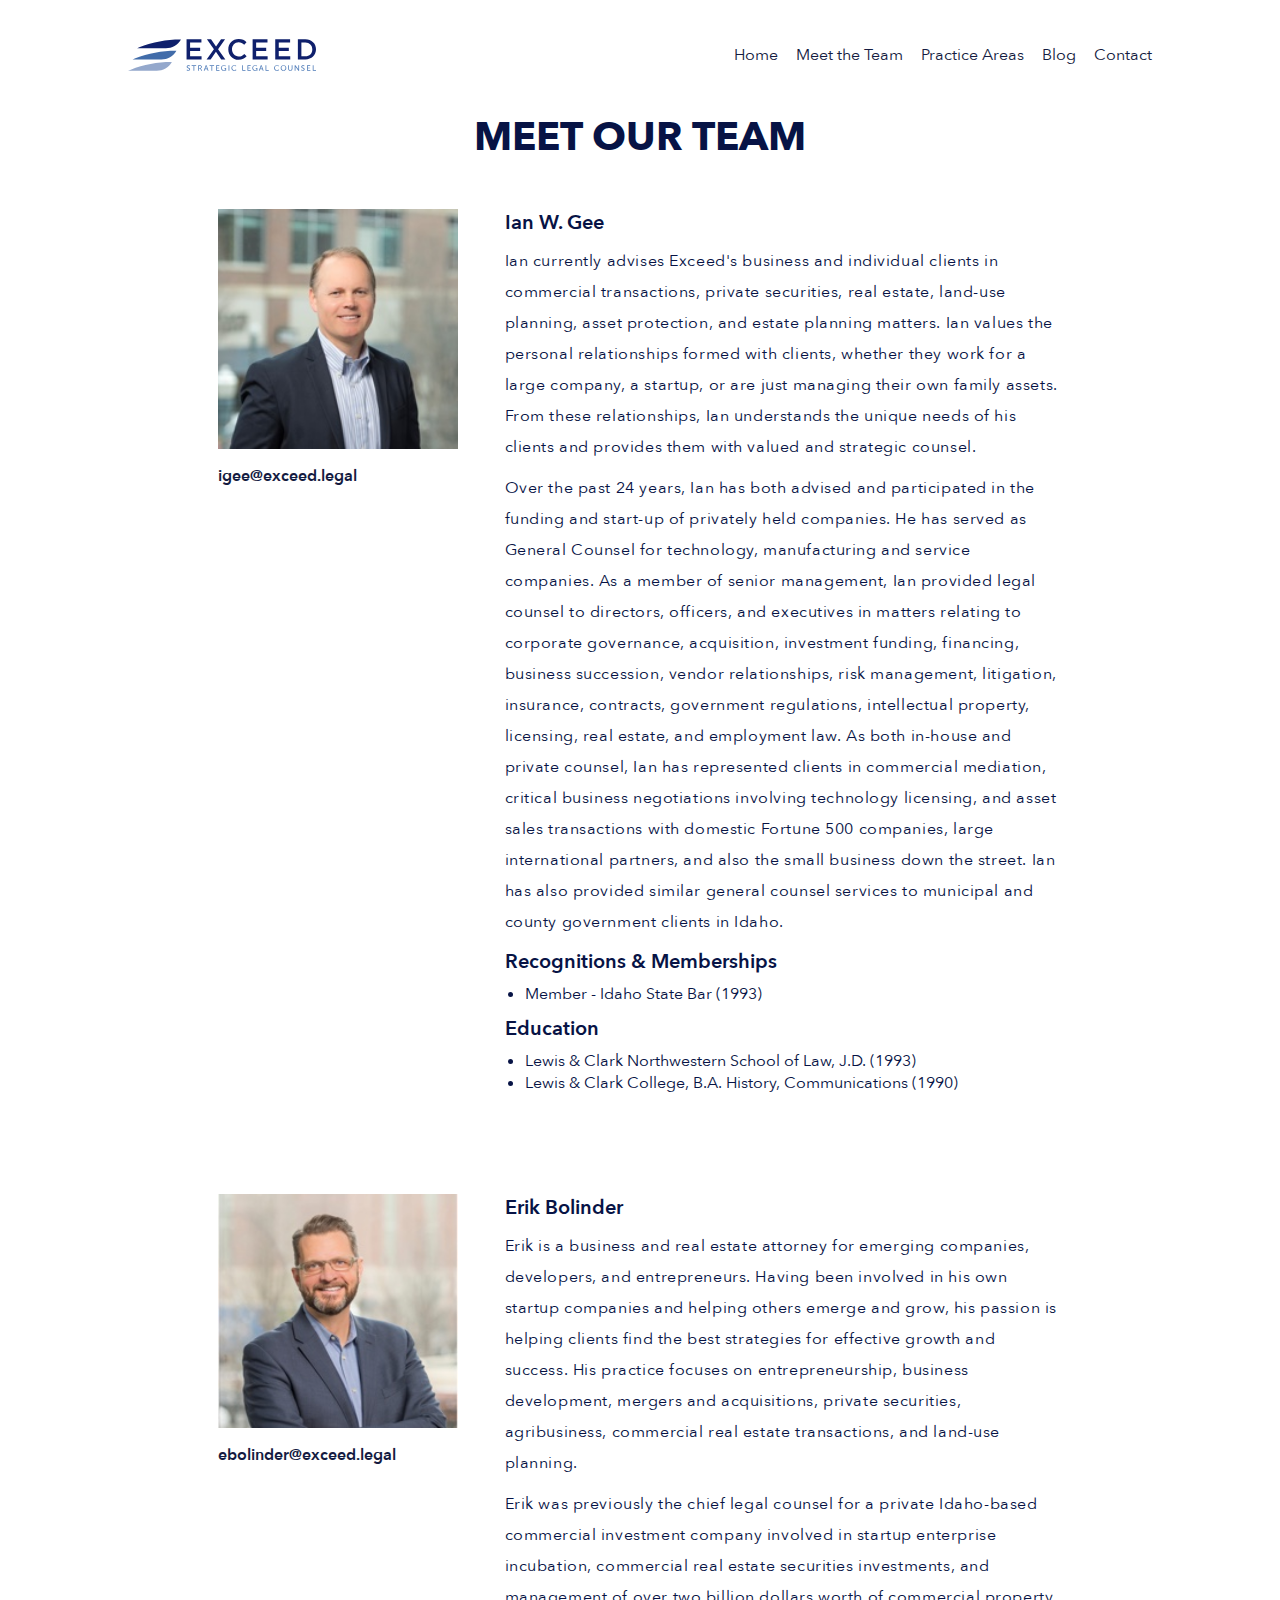
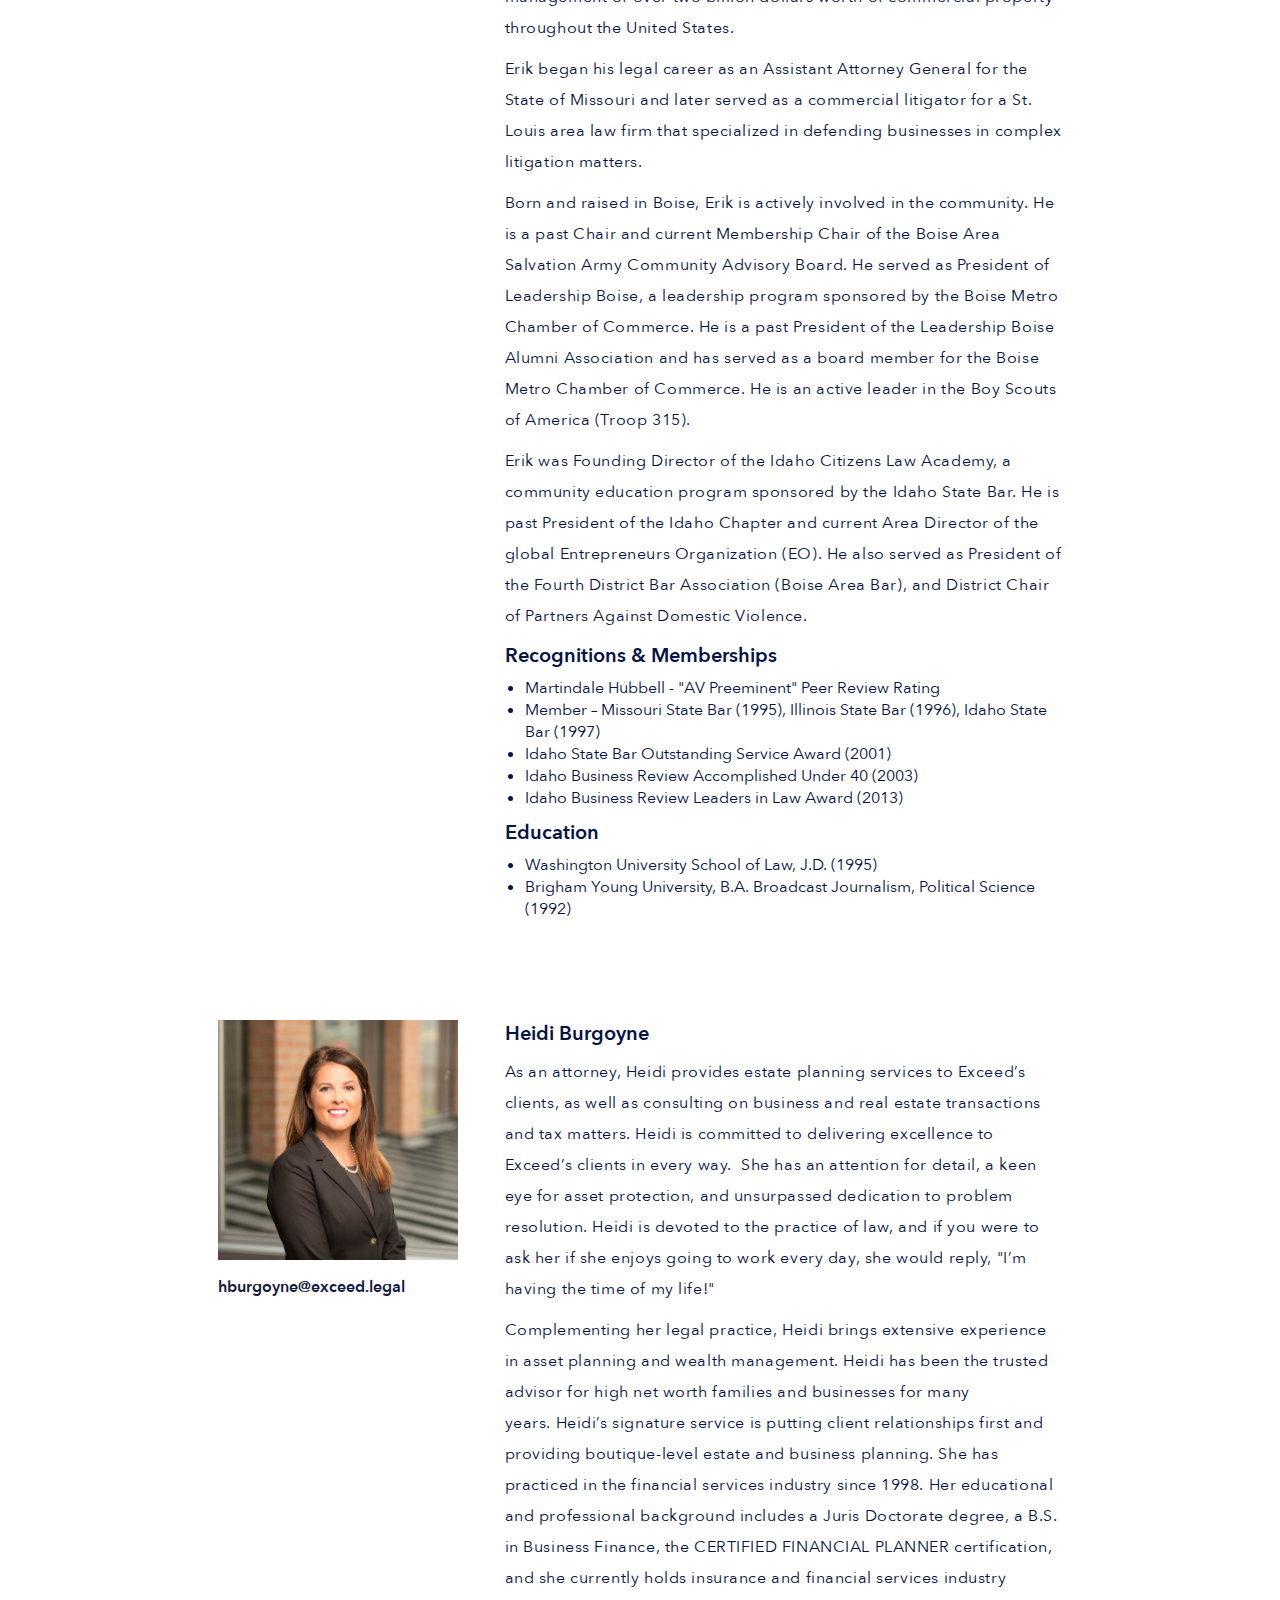
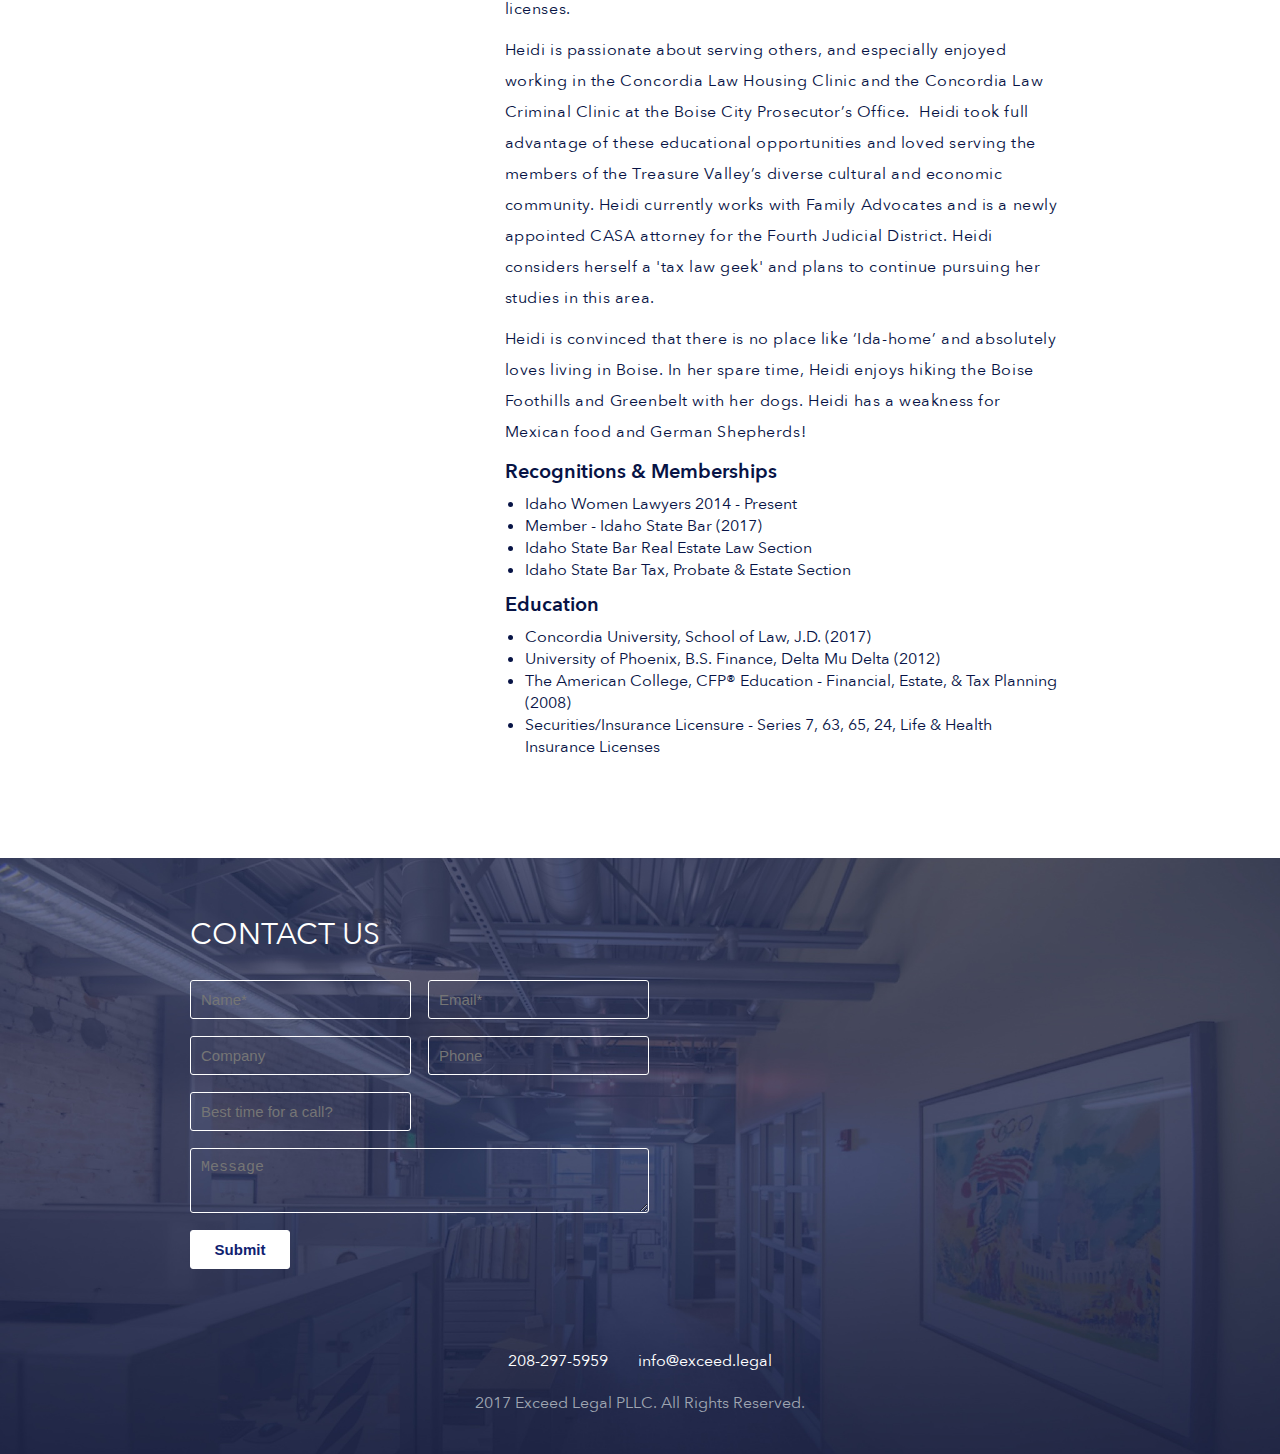
==== commit 5805cc63: "Copy corrections" ====
--- a/meet-the-team/index.html
+++ b/meet-the-team/index.html
@@ -31,7 +31,7 @@
     <h3>Meet Our Team</h3>
   </div>
 </section>
-<section class="bio bio-ian">
+<section class="bio bio-ian" id="ian-gee">
   <div class="container main">
     <div class="col-240">
       <img src="/assets/img/ian.jpg"
@@ -42,9 +42,9 @@
     </div>
     <div class="col-1">
       <h4>Ian W. Gee</h4>
-      <p>Ian currently advises Exceed's business and individual clients in commercial transactions, private securities, real estate, land use planning, asset protection and estate planning matters.
-      Ian values the personal relationships formed with clients, whether they work for a large company, start-up or just managing their own family assets. From these relationships, Ian understands the unique needs of his clients and provides them with valued and strategic counsel.</p>
-      <p>Over the past 24 years, Ian has both advised and participated in the funding and start-up of privately held companies. He has served as General Counsel for technology, manufacturing and service companies. As a member of senior management, Ian provided legal counsel to directors, officers and executives in matters relating to corporate governance, acquisition, investment funding, financing, business succession, vendor relationships, risk management, litigation, insurance, contracts, government regulations, intellectual property, licensing, real estate and employment law. As both in-house and private counsel, Ian has represented clients in commercial mediation, critical business negotiations involving technology licensing and asset sales transactions with domestic Fortune 500, large international partners, as well as the small business down the street. Ian has also provided similar general counsel services to municipal and county government clients in Idaho. </p>
+      <p>Ian currently advises Exceed's business and individual clients in commercial transactions, private securities, real estate, land-use planning, asset protection, and estate planning matters.
+      Ian values the personal relationships formed with clients, whether they work for a large company, a startup, or are just managing their own family assets. From these relationships, Ian understands the unique needs of his clients and provides them with valued and strategic counsel.</p>
+      <p>Over the past 24 years, Ian has both advised and participated in the funding and start-up of privately held companies. He has served as General Counsel for technology, manufacturing and service companies. As a member of senior management, Ian provided legal counsel to directors, officers, and executives in matters relating to corporate governance, acquisition, investment funding, financing, business succession, vendor relationships, risk management, litigation, insurance, contracts, government regulations, intellectual property, licensing, real estate, and employment law. As both in-house and private counsel, Ian has represented clients in commercial mediation, critical business negotiations involving technology licensing, and asset sales transactions with domestic Fortune 500 companies, large international partners, and also the small business down the street. Ian has also provided similar general counsel services to municipal and county government clients in Idaho. </p>
       <h4>Recognitions &amp; Memberships</h4>
       <ul>
         <li>Member - Idaho State Bar (1993)</li>
@@ -57,7 +57,7 @@
     </div>
   </div>
 </section>
-<section class="bio bio-erik">
+<section class="bio bio-erik" id="erik-bolinder">
   <div class="container main">
     <div class="col-240">
       <img src="/assets/img/erik.jpg"
@@ -68,11 +68,11 @@
     </div>
     <div class="col-1">
       <h4>Erik Bolinder</h4>
-      <p>Erik is a business and real estate attorney for emerging companies, developers and entrepreneurs. Having been involved in his own startup companies and helping others emerge and grow, his passion is helping clients find the best strategies for effective growth and success. His practice focuses on entrepreneurship, business development, mergers and acquisitions, private securities, agribusiness, commercial real estate transactions and land use planning.</p>
+      <p>Erik is a business and real estate attorney for emerging companies, developers, and entrepreneurs. Having been involved in his own startup companies and helping others emerge and grow, his passion is helping clients find the best strategies for effective growth and success. His practice focuses on entrepreneurship, business development, mergers and acquisitions, private securities, agribusiness, commercial real estate transactions, and land-use planning.</p>
       <p>Erik was previously the chief legal counsel for a private Idaho-based commercial investment company involved in startup enterprise incubation, commercial real estate securities investments, and management of over two billion dollars worth of commercial property throughout the United States.</p>
       <p>Erik began his legal career as an Assistant Attorney General for the State of Missouri and later served as a commercial litigator for a St. Louis area law firm that specialized in defending businesses in complex litigation matters.</p>
-      <p>Born and raised in Boise, Erik is actively involved in the community. He is a past Chair and current Membership Chair of the Boise Area Salvation Army Community Advisory Board. He served as President of Leadership Boise, a leadership program sponsored by the Boise Metro Chamber of Commerce. He is a past President of the Leadership Boise Alumni Association and has served as a member of the Board of the Boise Metro Chamber of Commerce. He is an active leader in the Boy Scouts of America (Troop 315).</p>
-      <p>Erik was Founding Director of the Idaho Citizens Law Academy, a community education program sponsored by the Idaho State Bar. He is past President of the Idaho Chapter and Area Director, of the global Entrepreneurs Organization (EO). He also served as President of the Fourth District Bar Association (Boise Area Bar), and District Chair of Partners Against Domestic Violence.</p>
+      <p>Born and raised in Boise, Erik is actively involved in the community. He is a past Chair and current Membership Chair of the Boise Area Salvation Army Community Advisory Board. He served as President of Leadership Boise, a leadership program sponsored by the Boise Metro Chamber of Commerce. He is a past President of the Leadership Boise Alumni Association and has served as a board member for the Boise Metro Chamber of Commerce. He is an active leader in the Boy Scouts of America (Troop 315).</p>
+      <p>Erik was Founding Director of the Idaho Citizens Law Academy, a community education program sponsored by the Idaho State Bar. He is past President of the Idaho Chapter and current Area Director of the global Entrepreneurs Organization (EO). He also served as President of the Fourth District Bar Association (Boise Area Bar), and District Chair of Partners Against Domestic Violence.</p>
       <h4>Recognitions &amp; Memberships</h4>
       <ul>
         <li>Martindale Hubbell - "AV Preeminent" Peer Review Rating</li>
@@ -89,7 +89,7 @@
     </div>
   </div>
 </section>
-<section class="bio bio-michael">
+<section class="bio bio-michael" id="heidi-burgoyne">
   <div class="container main">
     <div class="col-240">
       <img src="/assets/img/heidi.jpeg"
@@ -100,10 +100,10 @@
     </div>
     <div class="col-1">
       <h4>Heidi Burgoyne</h4>
-      <p>As an attorney, Heidi provides estate planning services to Exceed’s clients, as well as consulting on business and real estate transactions and tax matters.  Heidi is totally committed to delivering EXCELLENCE to Exceed’s clients in every way.  She has an attention for detail, a keen eye for asset protection, and unsurpassed dedication to problem resolution. Heidi is devoted to the practice of law and if you were to ask her if she enjoys going to work every day, she would reply, "I’m having the time of my life!"</p>
-      <p>Complementing her legal practice, Heidi brings extensive experience in asset planning and wealth management. Heidi has been the trusted advisor for high net worth families and businesses in for many years.  Heidi’s signature service is putting client relationships first and providing boutique-level estate and business planning.  She has practiced in the financial services industry since 1998.  Her educational and professional background includes a Juris Doctorate degree, a B.S. in Business Finance, the CERTIFIED FINANCIAL PLANNER certification, and she currently holds insurance and financial services industry licenses.</p>
-      <p>Heidi is passionate about serving others and especially enjoyed working in the Concordia Law Housing Clinic and the Concordia Law Criminal Clinic at the Boise City Prosecutor’s Office.  Heidi took full advantage of these educational opportunities and loved serving the members of Treasure Valley’s diverse cultural and economic community.  Heidi currently works with Family Advocates and is a newly appointed CASA attorney for the Fourth Judicial District.  Heidi considers herself a 'Tax Law Geek' and plans to continue pursuing her studies in this area.</p>
-      <p>Heidi is convinced that there is no place like ‘Ida-home’ and absolutely loves living in Boise.  In her spare time, Heidi enjoys hiking the Boise Foothills and Greenbelt with her dogs.  Heidi has a weakness for Mexican food and German Shepherds!</p>
+      <p>As an attorney, Heidi provides estate planning services to Exceed’s clients, as well as consulting on business and real estate transactions and tax matters. Heidi is committed to delivering excellence to Exceed’s clients in every way.  She has an attention for detail, a keen eye for asset protection, and unsurpassed dedication to problem resolution. Heidi is devoted to the practice of law, and if you were to ask her if she enjoys going to work every day, she would reply, "I’m having the time of my life!"</p>
+      <p>Complementing her legal practice, Heidi brings extensive experience in asset planning and wealth management. Heidi has been the trusted advisor for high net worth families and businesses for many years. Heidi’s signature service is putting client relationships first and providing boutique-level estate and business planning. She has practiced in the financial services industry since 1998. Her educational and professional background includes a Juris Doctorate degree, a B.S. in Business Finance, the CERTIFIED FINANCIAL PLANNER certification, and she currently holds insurance and financial services industry licenses.</p>
+      <p>Heidi is passionate about serving others, and especially enjoyed working in the Concordia Law Housing Clinic and the Concordia Law Criminal Clinic at the Boise City Prosecutor’s Office.  Heidi took full advantage of these educational opportunities and loved serving the members of the Treasure Valley’s diverse cultural and economic community. Heidi currently works with Family Advocates and is a newly appointed CASA attorney for the Fourth Judicial District. Heidi considers herself a 'tax law geek' and plans to continue pursuing her studies in this area.</p>
+      <p>Heidi is convinced that there is no place like ‘Ida-home’ and absolutely loves living in Boise. In her spare time, Heidi enjoys hiking the Boise Foothills and Greenbelt with her dogs. Heidi has a weakness for Mexican food and German Shepherds!</p>
       <h4>Recognitions &amp; Memberships</h4>
       <ul>
         <li>Idaho Women Lawyers 2014 - Present</li>
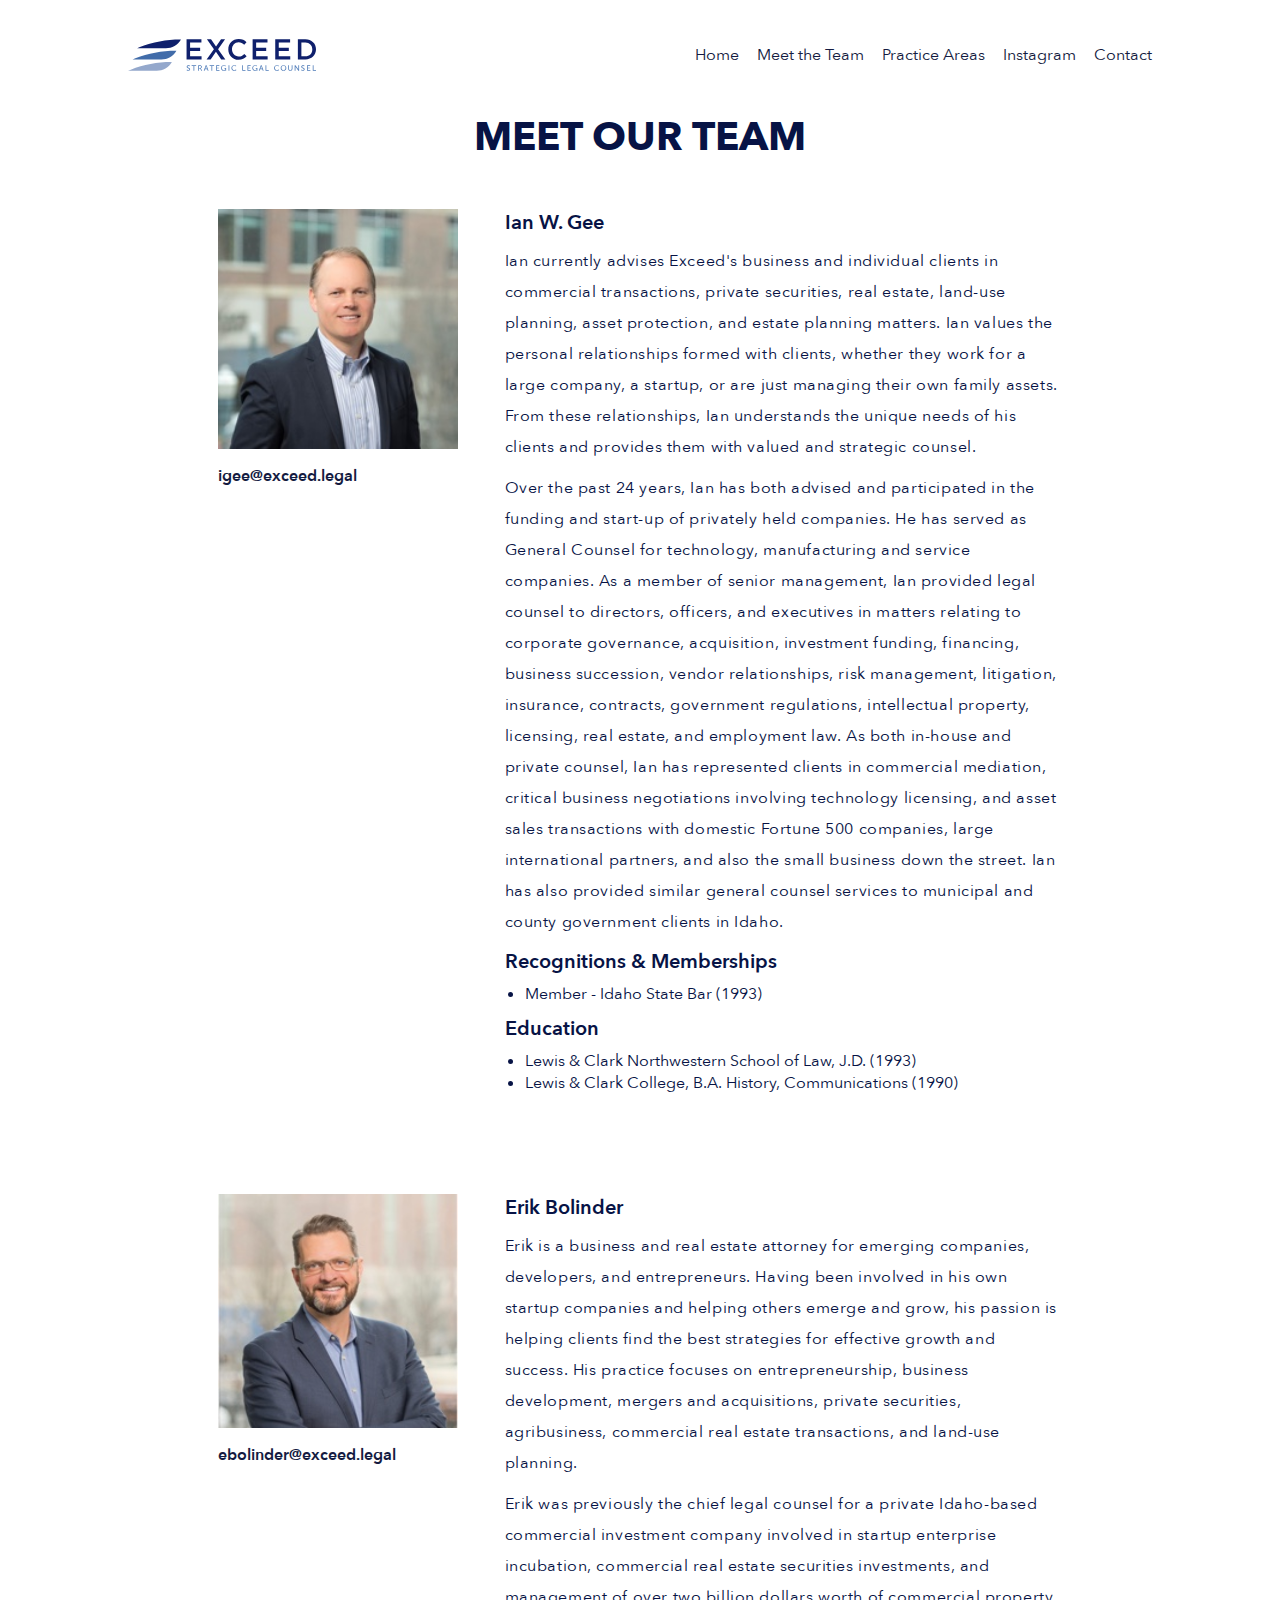
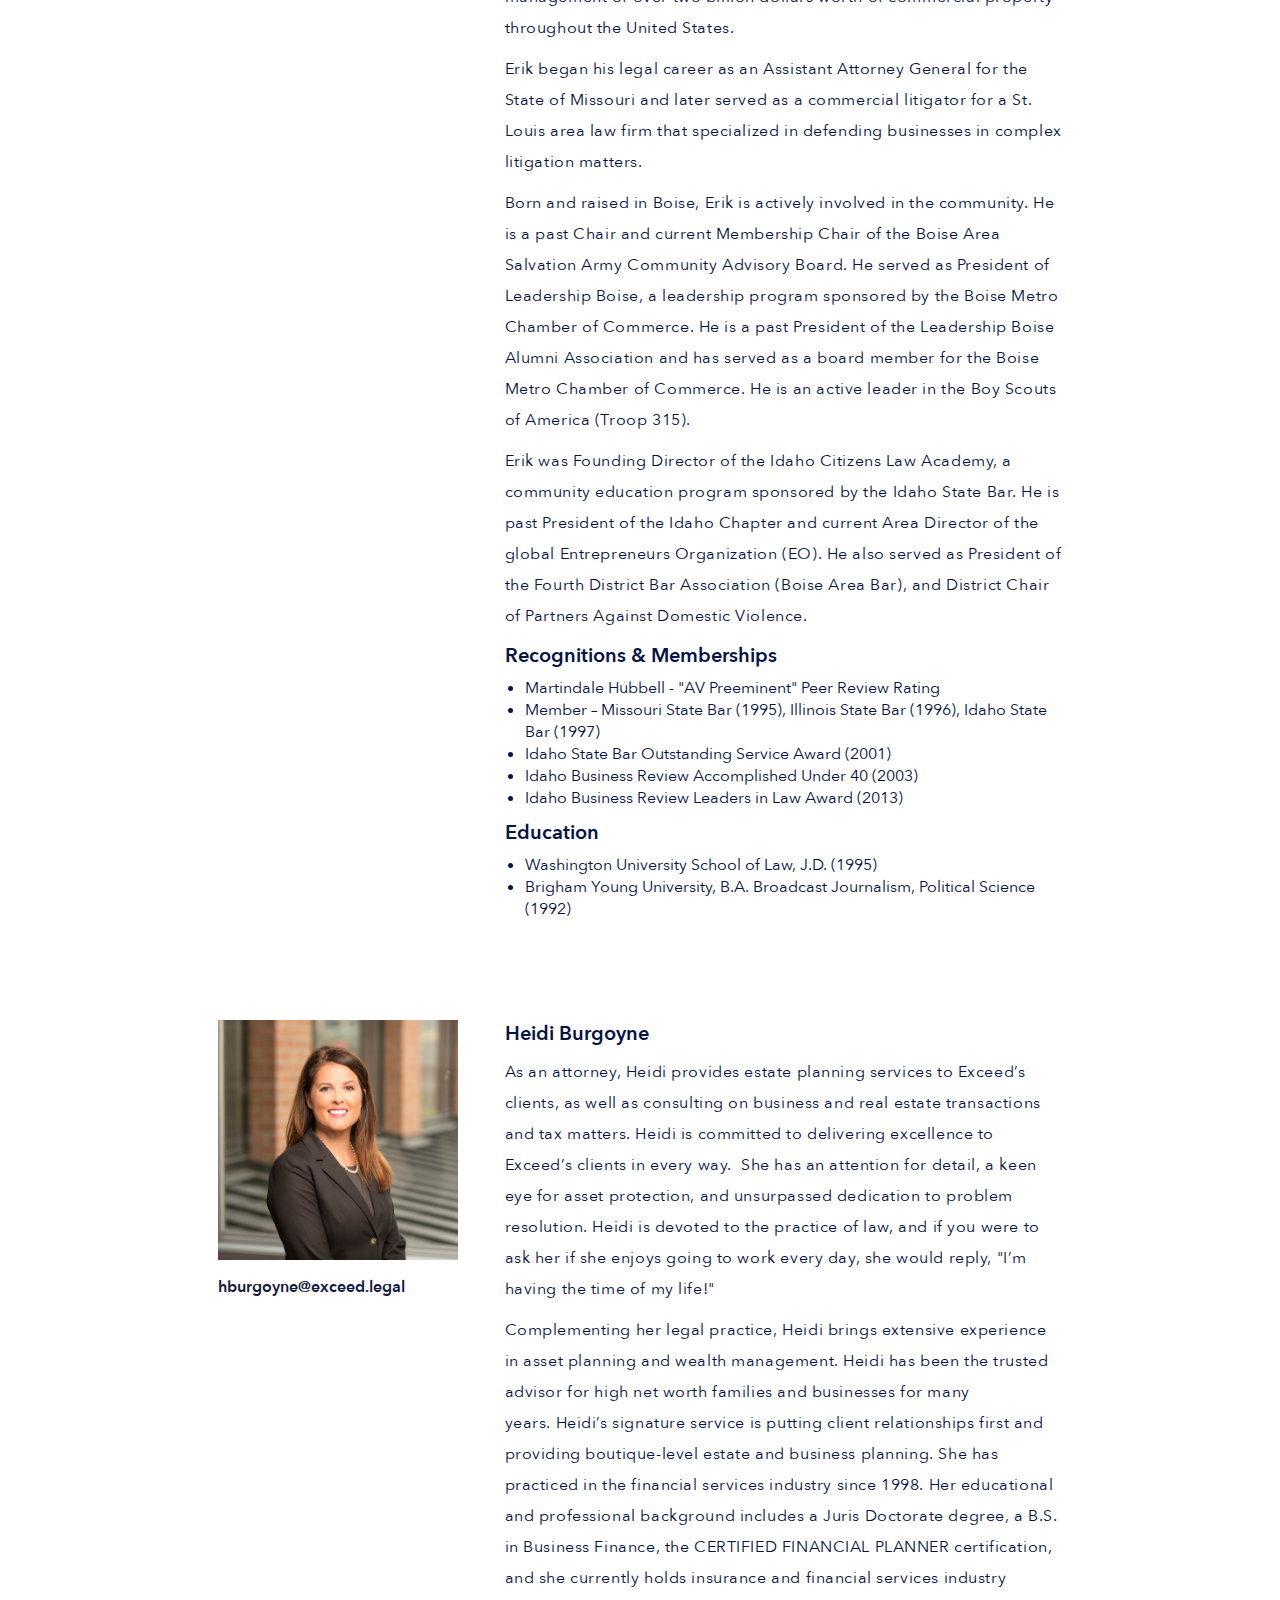
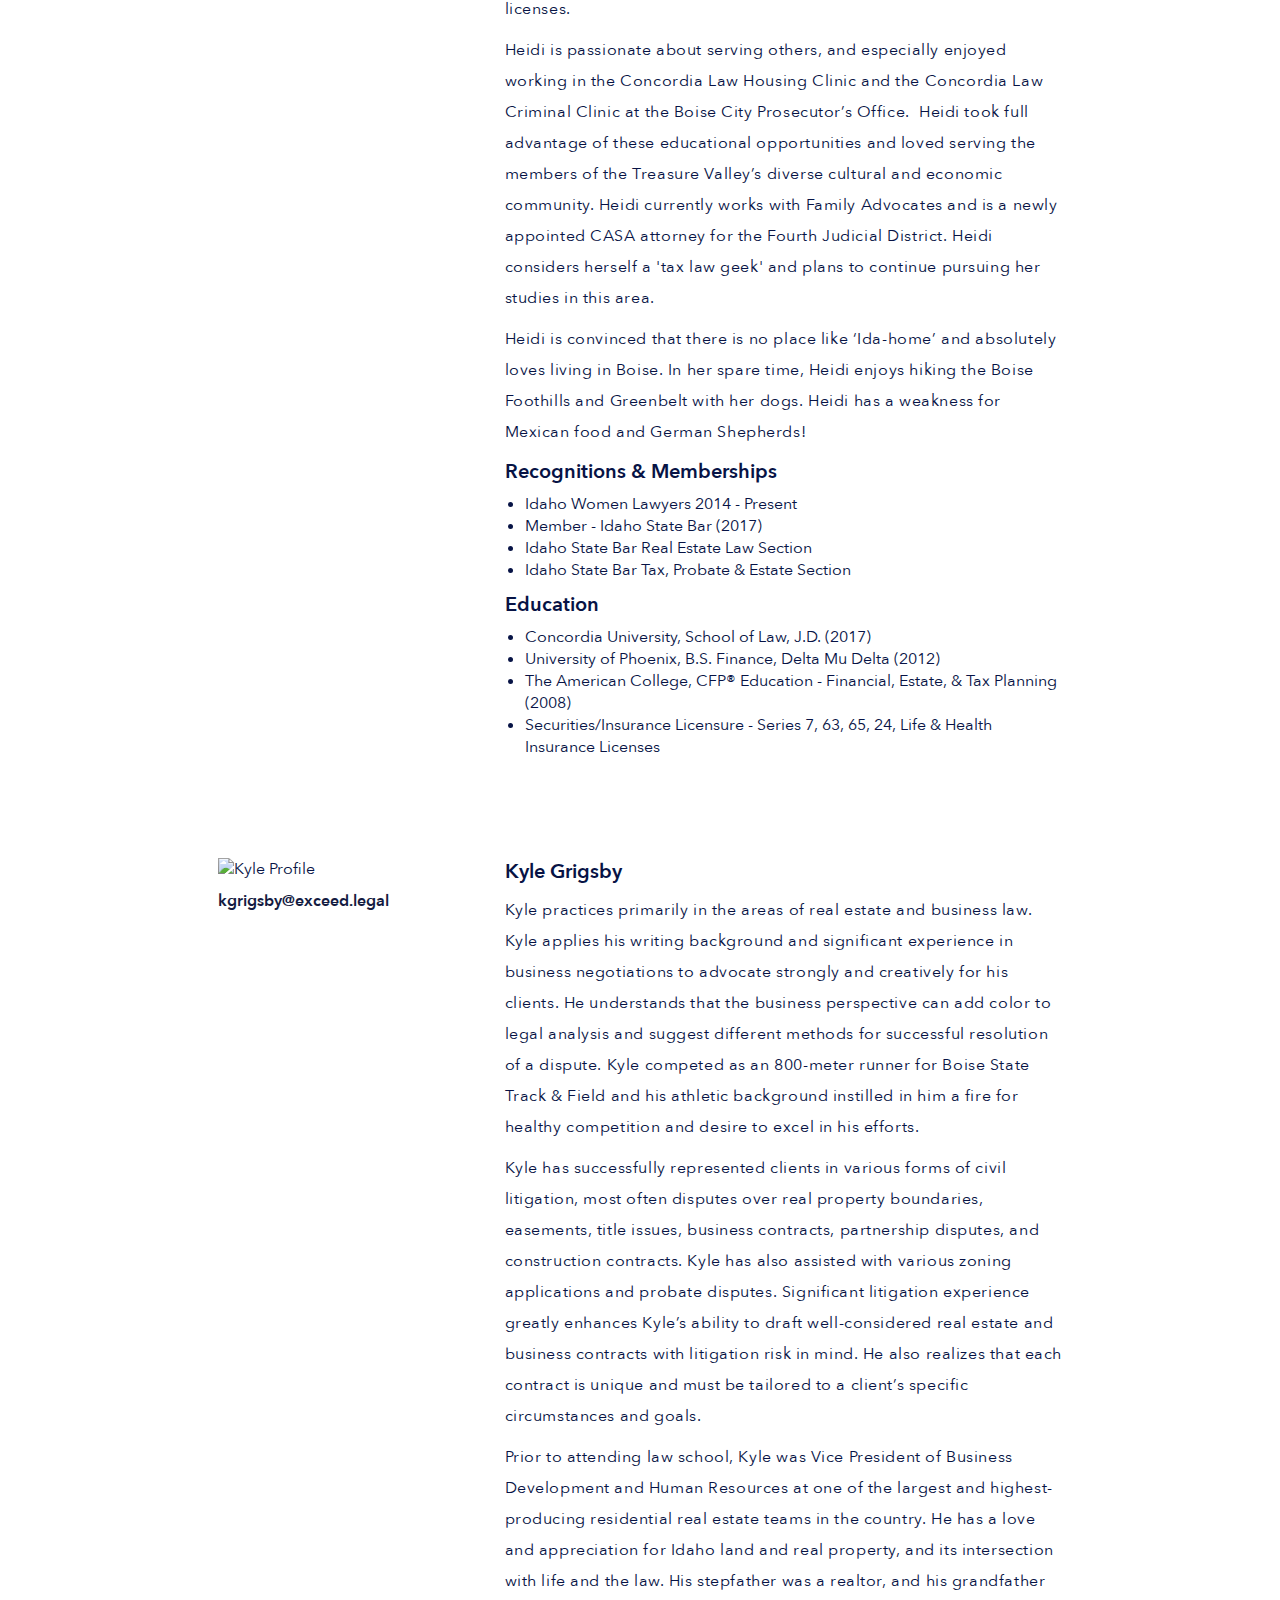
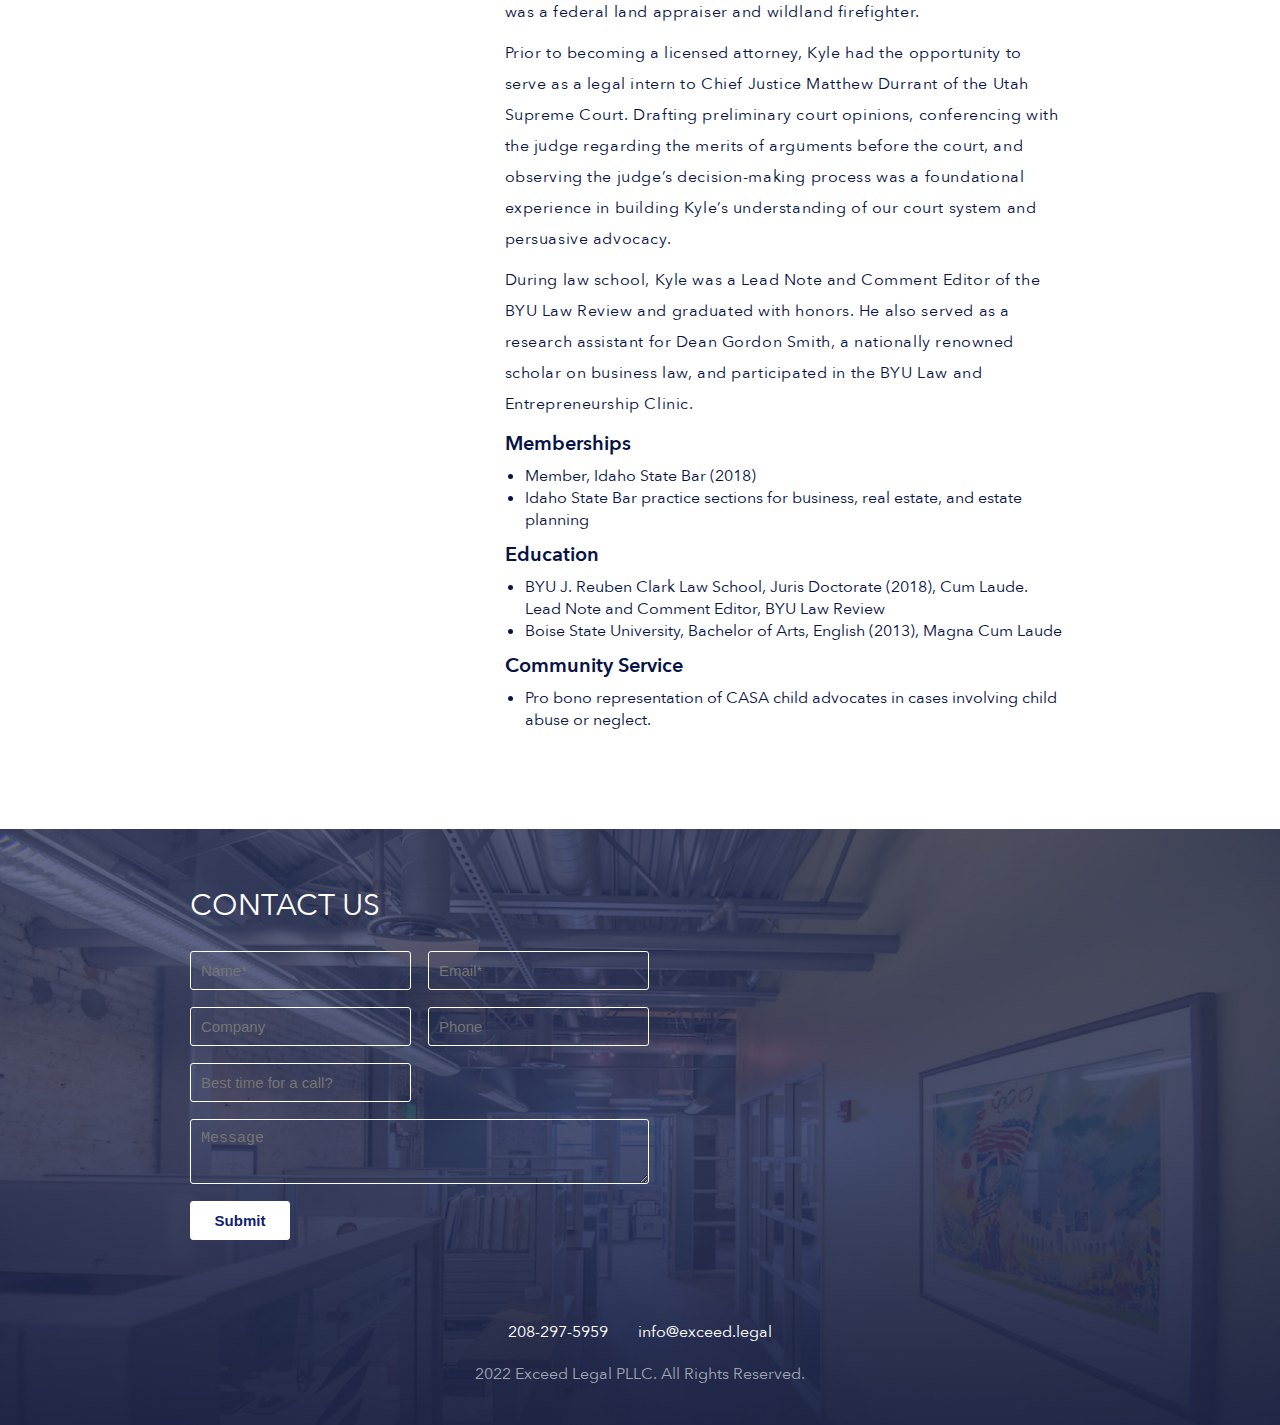
==== commit f9790592: "Add Kyle bio and Instagram" ====
--- a/meet-the-team/index.html
+++ b/meet-the-team/index.html
@@ -18,7 +18,7 @@
         </div>
         <div class="seperate">
         <li><a href="/practice-areas/">Practice Areas</a></li>
-        <li><a href="https://www.exceedingly.blog/">Blog</a></li>
+        <li><a href="https://www.instagram.com/exceedlegal/">Instagram</a></li>
         <li><a href="#contact-us">Contact</a></li>
         </div>
       </ul>
@@ -37,7 +37,7 @@
       <img src="/assets/img/ian.jpg"
         srcset="/assets/img/ian@2x.jpg 2x,
                 /assets/img/ian@3x.jpg 3x"
-        alt="Ian Profile">
+        alt="In Profile">
       <a style="display:inline-block; margin-top: 10px;" href="mailto:igee@exceed.legal">igee@exceed.legal</a>
     </div>
     <div class="col-1">
@@ -121,6 +121,43 @@
     </div>
   </div>
 </section>
+<section class="bio bio-kyle" id="kyle-grigsby">
+  <div class="container main">
+    <div class="col-240">
+      <img src="/assets/img/kyle.jpg"
+        srcset="/assets/img/kyle@2x.jpg 2x,
+                /assets/img/kyle@3x.jpg 3x"
+        alt="Kyle Profile">
+      <a style="display:inline-block; margin-top: 10px;" href="mailto:kgrigsby@exceed.legal">kgrigsby@exceed.legal</a>
+    </div>
+    <div class="col-1">
+      <h4>Kyle Grigsby</h4>
+      <p>Kyle practices primarily in the areas of real estate and business law. Kyle applies his writing background and significant experience in business negotiations to advocate strongly and creatively for his clients. He understands that the business perspective can add color to legal analysis and suggest different methods for successful resolution of a dispute. Kyle competed as an 800-meter runner for Boise State Track & Field and his athletic background instilled in him a fire for healthy competition and desire to excel in his efforts.</p>
+      <p>Kyle has successfully represented clients in various forms of civil litigation, most often disputes over real property boundaries, easements, title issues, business contracts, partnership disputes, and construction contracts. Kyle has also assisted with various zoning applications and probate disputes. Significant litigation experience greatly enhances Kyle’s ability to draft well-considered real estate and business contracts with litigation risk in mind. He also realizes that each contract is unique and must be tailored to a client’s specific circumstances and goals.</p>
+      <p>Prior to attending law school, Kyle was Vice President of Business Development and Human Resources at one of the largest and highest-producing residential real estate teams in the country. He has a love and appreciation for Idaho land and real property, and its intersection with life and the law. His stepfather was a realtor, and his grandfather was a federal land appraiser and wildland firefighter.</p>
+      <p>Prior to becoming a licensed attorney, Kyle had the opportunity to serve as a legal intern to Chief Justice Matthew Durrant of the Utah Supreme Court. Drafting preliminary court opinions, conferencing with the judge regarding the merits of arguments before the court, and observing the judge’s decision-making process was a foundational experience in building Kyle’s understanding of our court system and persuasive advocacy.</p>
+      <p>During law school, Kyle was a Lead Note and Comment Editor of the BYU Law Review and graduated with honors. He also served as a research assistant for Dean Gordon Smith, a nationally renowned scholar on business law, and participated in the BYU Law and Entrepreneurship Clinic.</p>
+      <h4>Memberships</h4>
+      <ul>
+        <li>Member, Idaho State Bar (2018)</li>
+        <li>Idaho State Bar practice sections for business, real estate, and estate planning</li>
+      </ul>
+      <h4>Education</h4>
+      <ul>
+        <li>BYU J. Reuben Clark Law School, Juris Doctorate (2018), Cum Laude. Lead Note and Comment Editor, BYU Law Review</li>
+        <li>Boise State University, Bachelor of Arts, English (2013), Magna Cum Laude</li>
+      </ul>
+      <h4>Community Service</h4>
+      <ul>
+        <li>Pro bono representation of CASA child advocates in cases involving child abuse or neglect.</li>
+      </br>
+      </br>
+      </br>
+      </br>
+      </ul>
+    </div>
+  </div>
+</section>
 <footer class="footer" id="contact-us">
   <div class="wrapper">
     <h3>Contact Us</h3>
@@ -152,7 +189,7 @@
         <li><a href="mailto:info@exceed.legal">info@exceed.legal</a></li>
         <!-- <li><a href="#"><img src="/assets/img/twitter.svg"></a></li> -->
       </ul>
-    <div class="copy">2017 Exceed Legal PLLC. All Rights Reserved.</div>
+    <div class="copy">2022 Exceed Legal PLLC. All Rights Reserved.</div>
   </div>
 </footer>
 </body>
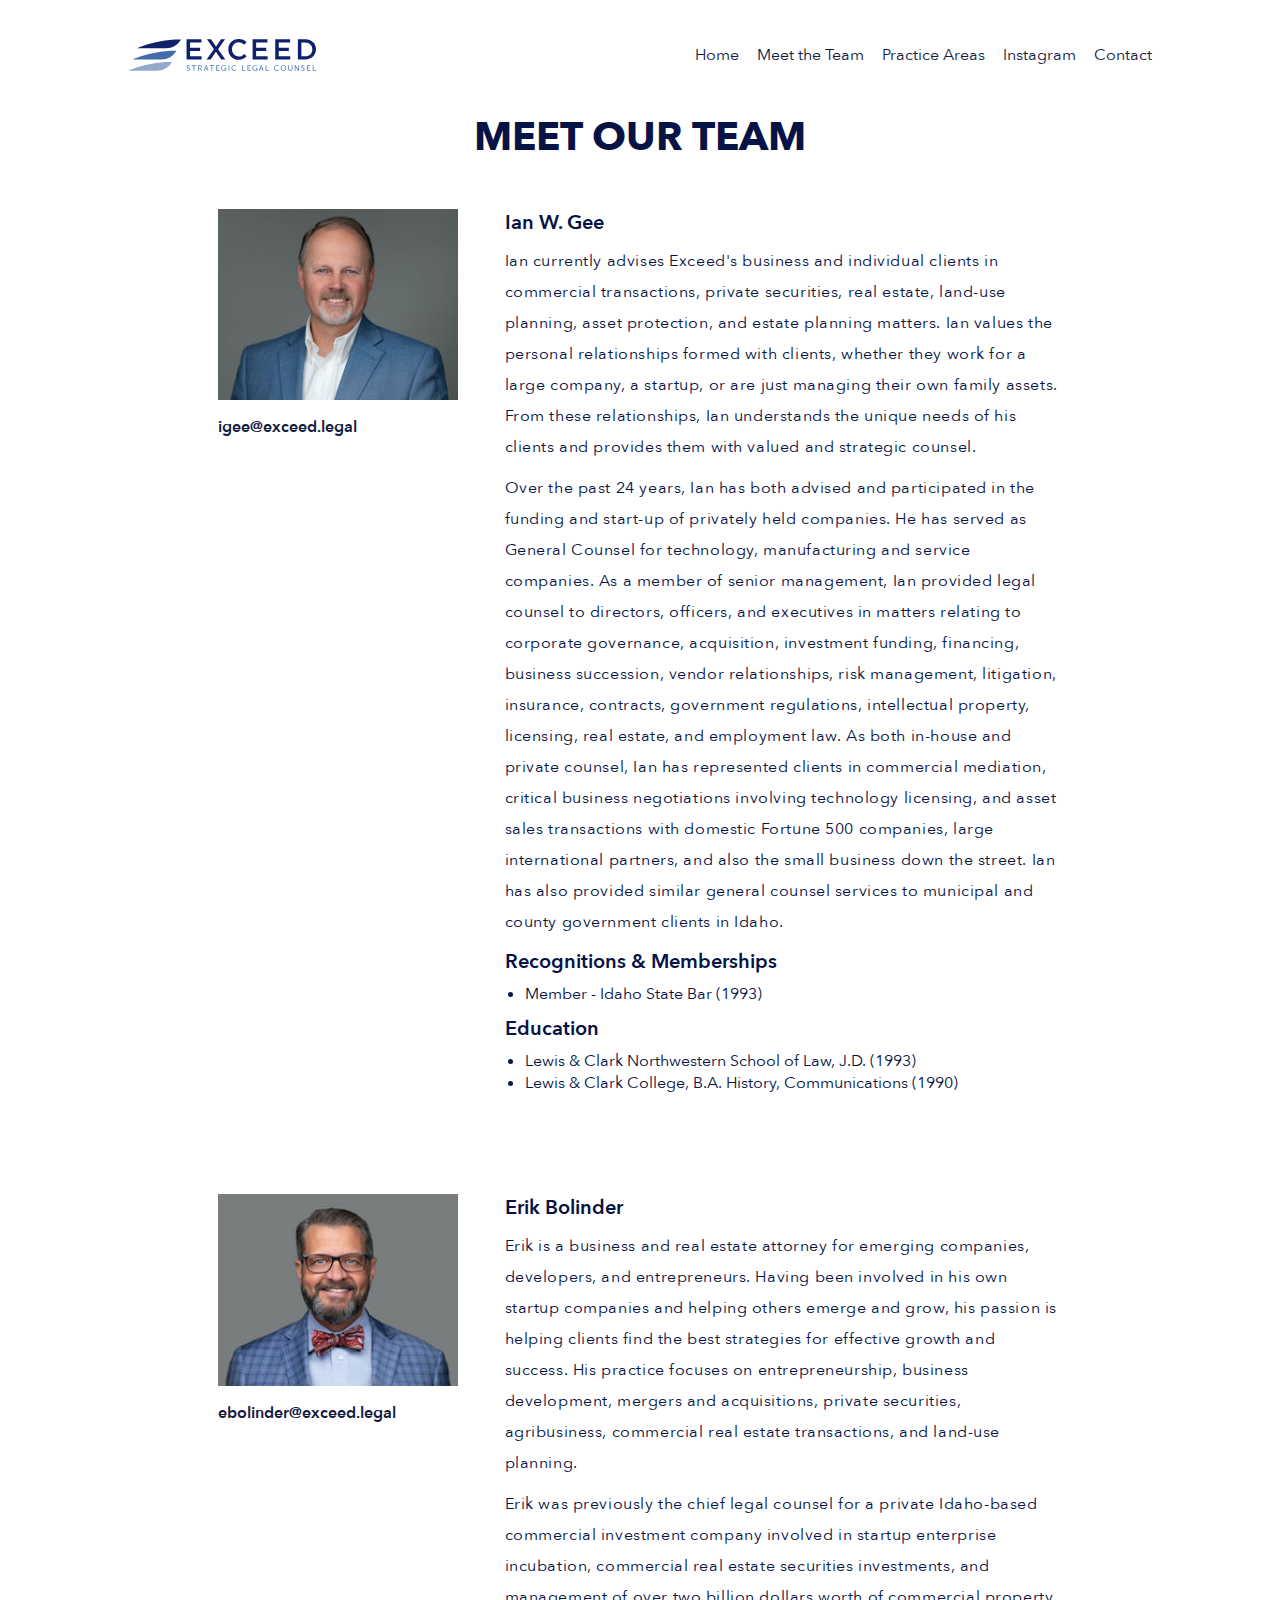
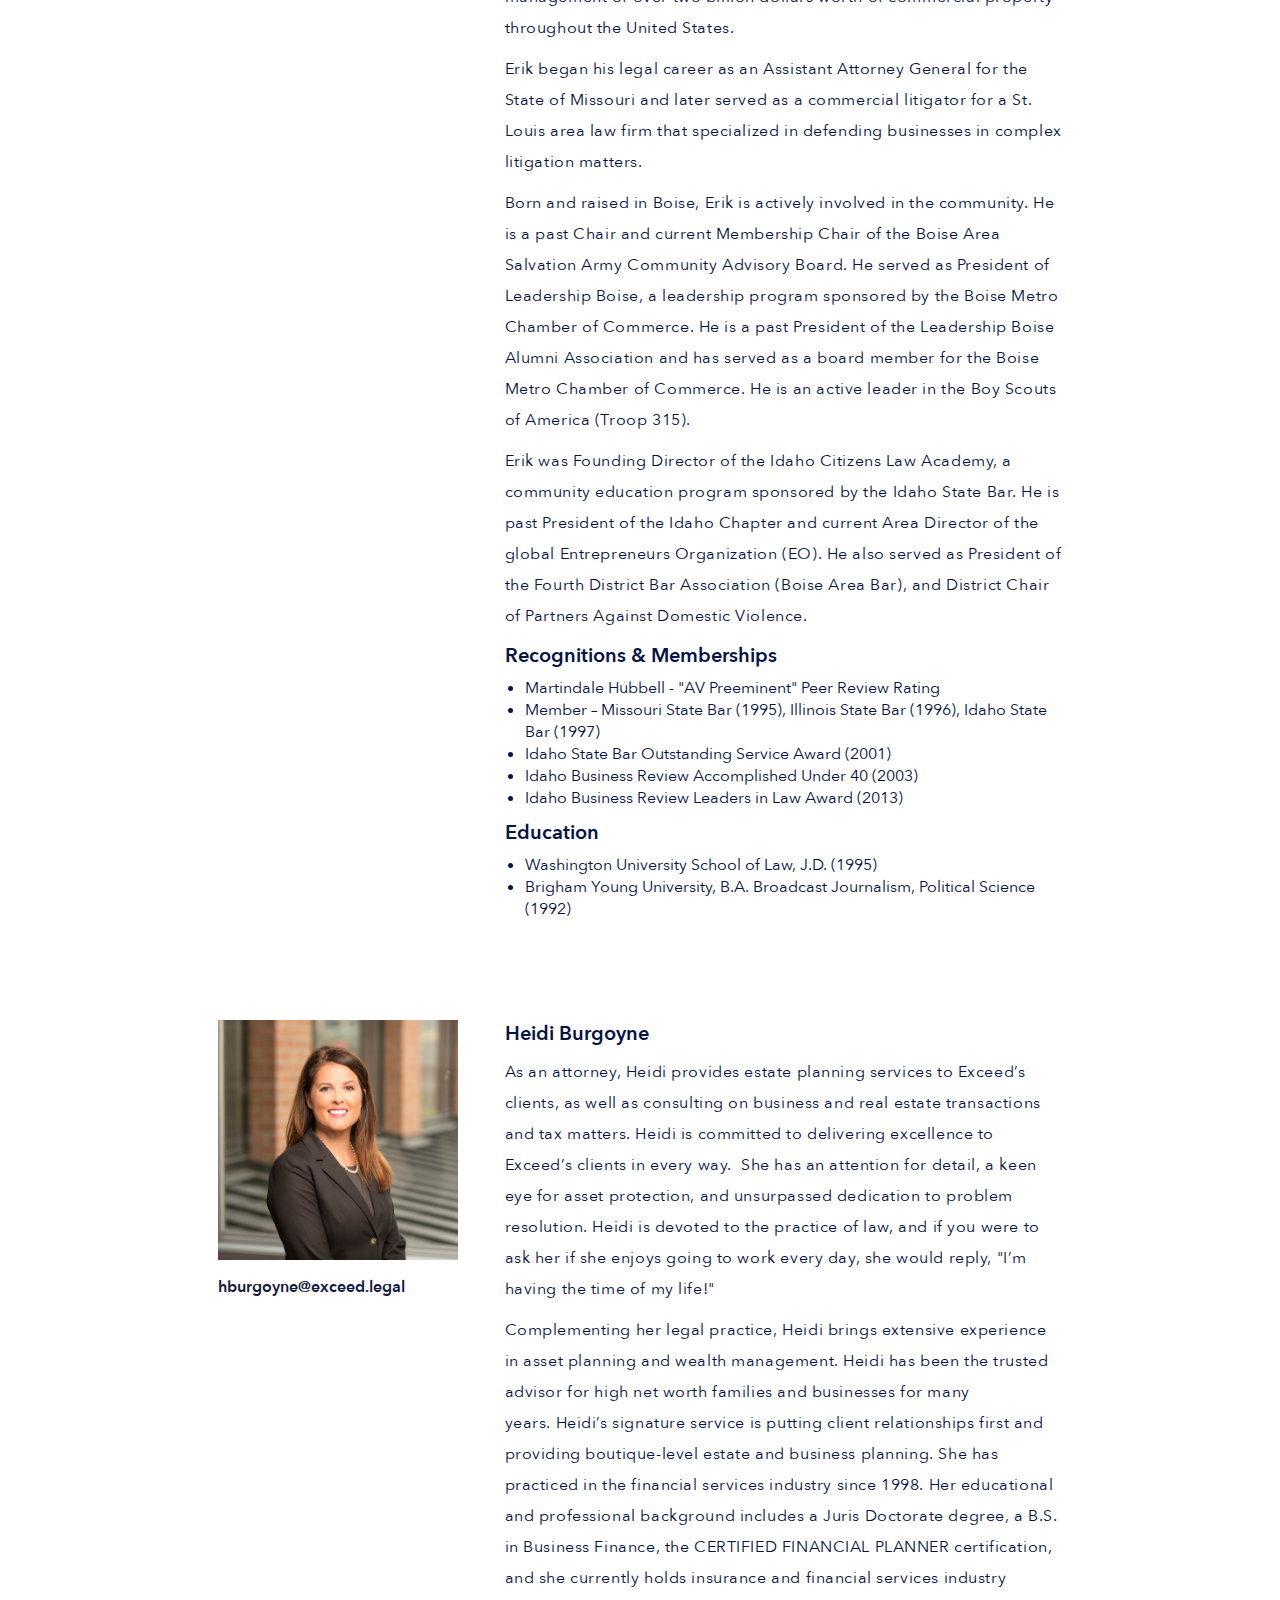
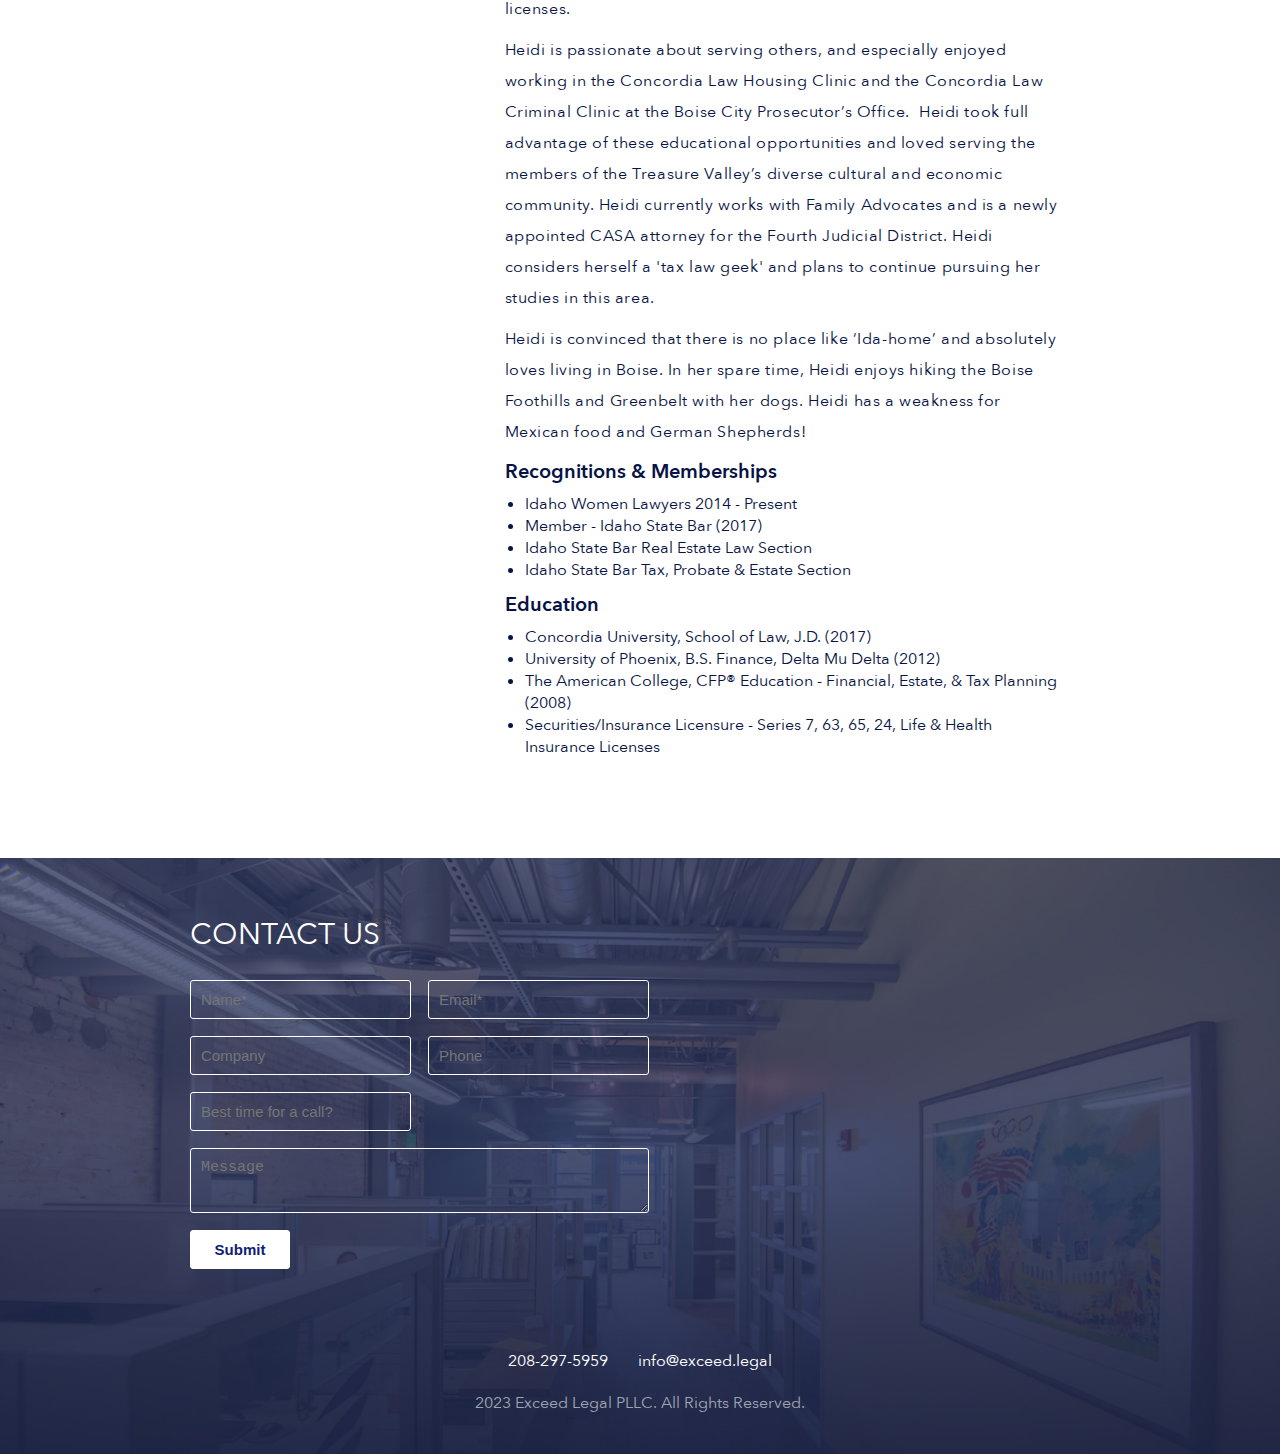
==== commit cb12262e: "Remove Kyle Grigsby bio and photo" ====
--- a/meet-the-team/index.html
+++ b/meet-the-team/index.html
@@ -121,43 +121,6 @@
     </div>
   </div>
 </section>
-<section class="bio bio-kyle" id="kyle-grigsby">
-  <div class="container main">
-    <div class="col-240">
-      <img src="/assets/img/kyle.jpg"
-        srcset="/assets/img/kyle@2x.jpg 2x,
-                /assets/img/kyle@3x.jpg 3x"
-        alt="Kyle Profile">
-      <a style="display:inline-block; margin-top: 10px;" href="mailto:kgrigsby@exceed.legal">kgrigsby@exceed.legal</a>
-    </div>
-    <div class="col-1">
-      <h4>Kyle Grigsby</h4>
-      <p>Kyle practices primarily in the areas of real estate and business law. Kyle applies his writing background and significant experience in business negotiations to advocate strongly and creatively for his clients. He understands that the business perspective can add color to legal analysis and suggest different methods for successful resolution of a dispute. Kyle competed as an 800-meter runner for Boise State Track & Field and his athletic background instilled in him a fire for healthy competition and desire to excel in his efforts.</p>
-      <p>Kyle has successfully represented clients in various forms of civil litigation, most often disputes over real property boundaries, easements, title issues, business contracts, partnership disputes, and construction contracts. Kyle has also assisted with various zoning applications and probate disputes. Significant litigation experience greatly enhances Kyle’s ability to draft well-considered real estate and business contracts with litigation risk in mind. He also realizes that each contract is unique and must be tailored to a client’s specific circumstances and goals.</p>
-      <p>Prior to attending law school, Kyle was Vice President of Business Development and Human Resources at one of the largest and highest-producing residential real estate teams in the country. He has a love and appreciation for Idaho land and real property, and its intersection with life and the law. His stepfather was a realtor, and his grandfather was a federal land appraiser and wildland firefighter.</p>
-      <p>Prior to becoming a licensed attorney, Kyle had the opportunity to serve as a legal intern to Chief Justice Matthew Durrant of the Utah Supreme Court. Drafting preliminary court opinions, conferencing with the judge regarding the merits of arguments before the court, and observing the judge’s decision-making process was a foundational experience in building Kyle’s understanding of our court system and persuasive advocacy.</p>
-      <p>During law school, Kyle was a Lead Note and Comment Editor of the BYU Law Review and graduated with honors. He also served as a research assistant for Dean Gordon Smith, a nationally renowned scholar on business law, and participated in the BYU Law and Entrepreneurship Clinic.</p>
-      <h4>Memberships</h4>
-      <ul>
-        <li>Member, Idaho State Bar (2018)</li>
-        <li>Idaho State Bar practice sections for business, real estate, and estate planning</li>
-      </ul>
-      <h4>Education</h4>
-      <ul>
-        <li>BYU J. Reuben Clark Law School, Juris Doctorate (2018), Cum Laude. Lead Note and Comment Editor, BYU Law Review</li>
-        <li>Boise State University, Bachelor of Arts, English (2013), Magna Cum Laude</li>
-      </ul>
-      <h4>Community Service</h4>
-      <ul>
-        <li>Pro bono representation of CASA child advocates in cases involving child abuse or neglect.</li>
-      </br>
-      </br>
-      </br>
-      </br>
-      </ul>
-    </div>
-  </div>
-</section>
 <footer class="footer" id="contact-us">
   <div class="wrapper">
     <h3>Contact Us</h3>
@@ -189,7 +152,7 @@
         <li><a href="mailto:info@exceed.legal">info@exceed.legal</a></li>
         <!-- <li><a href="#"><img src="/assets/img/twitter.svg"></a></li> -->
       </ul>
-    <div class="copy">2022 Exceed Legal PLLC. All Rights Reserved.</div>
+    <div class="copy">2023 Exceed Legal PLLC. All Rights Reserved.</div>
   </div>
 </footer>
 </body>
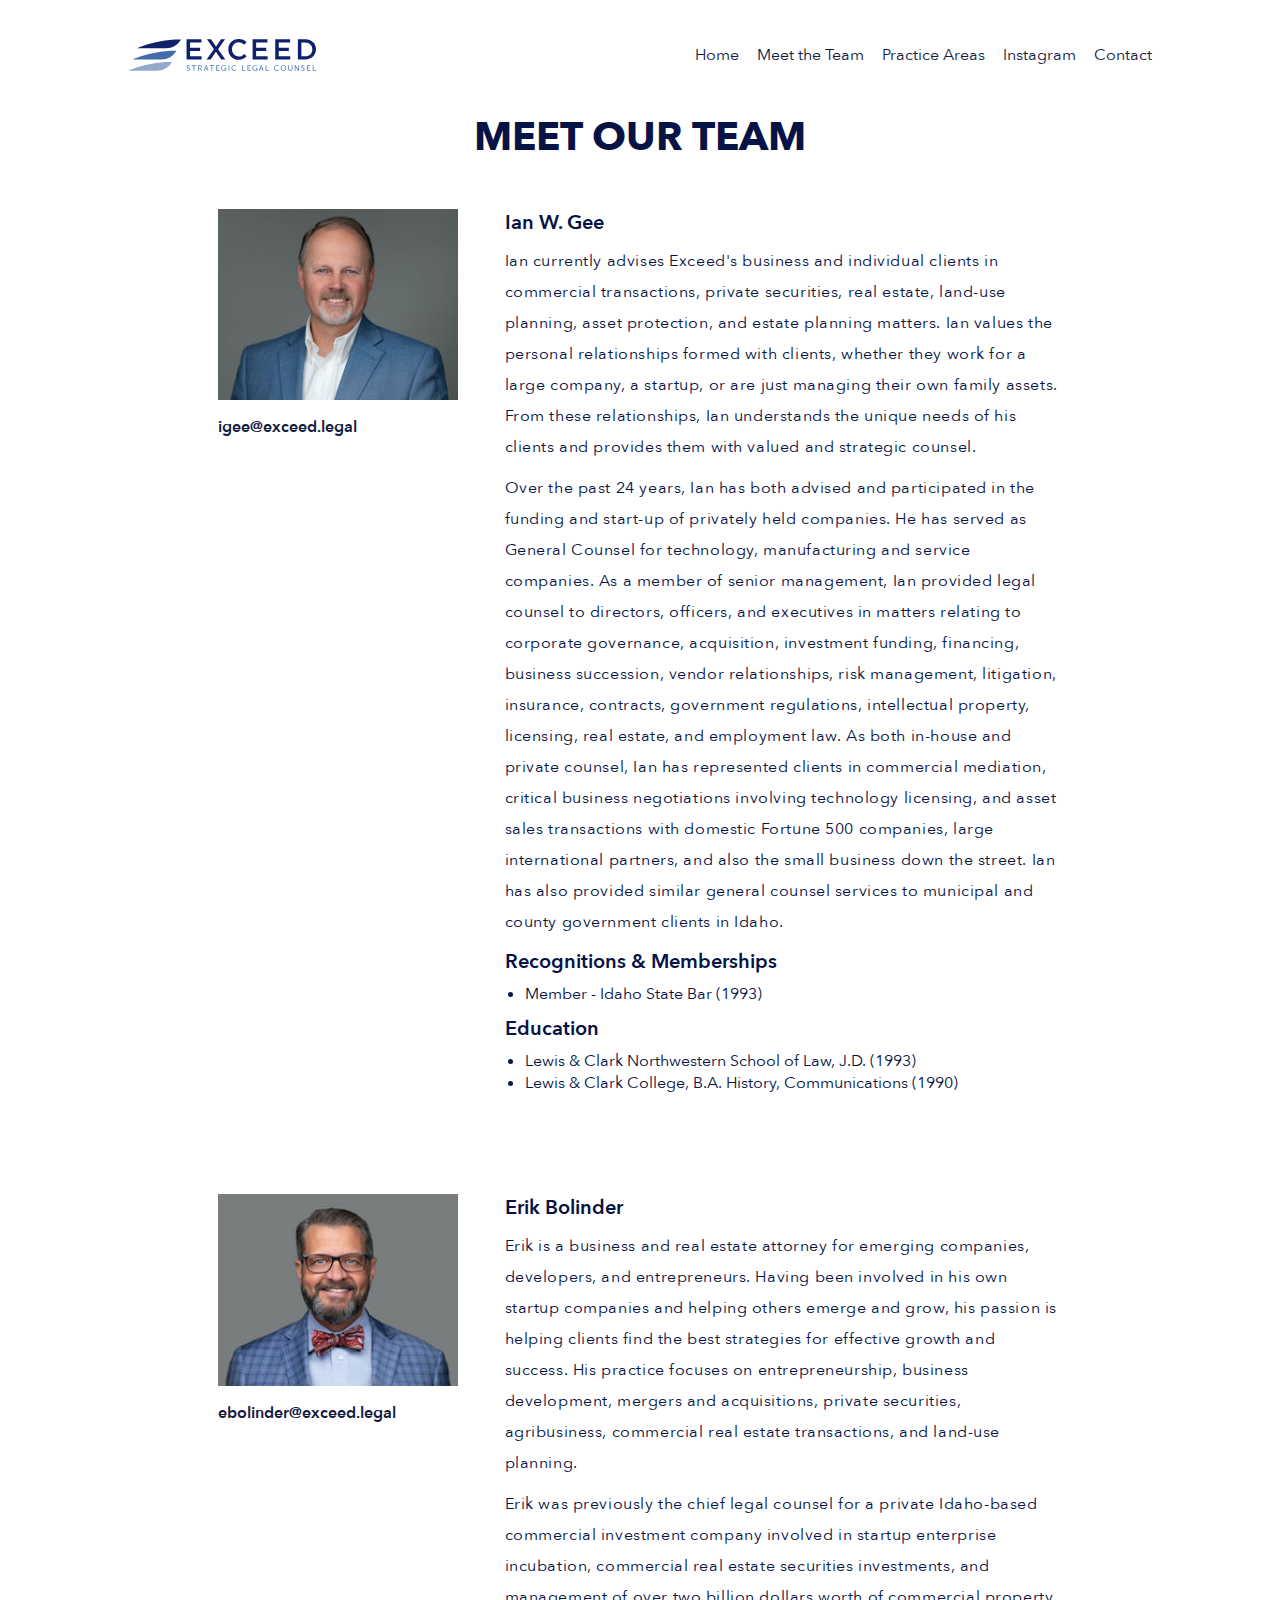
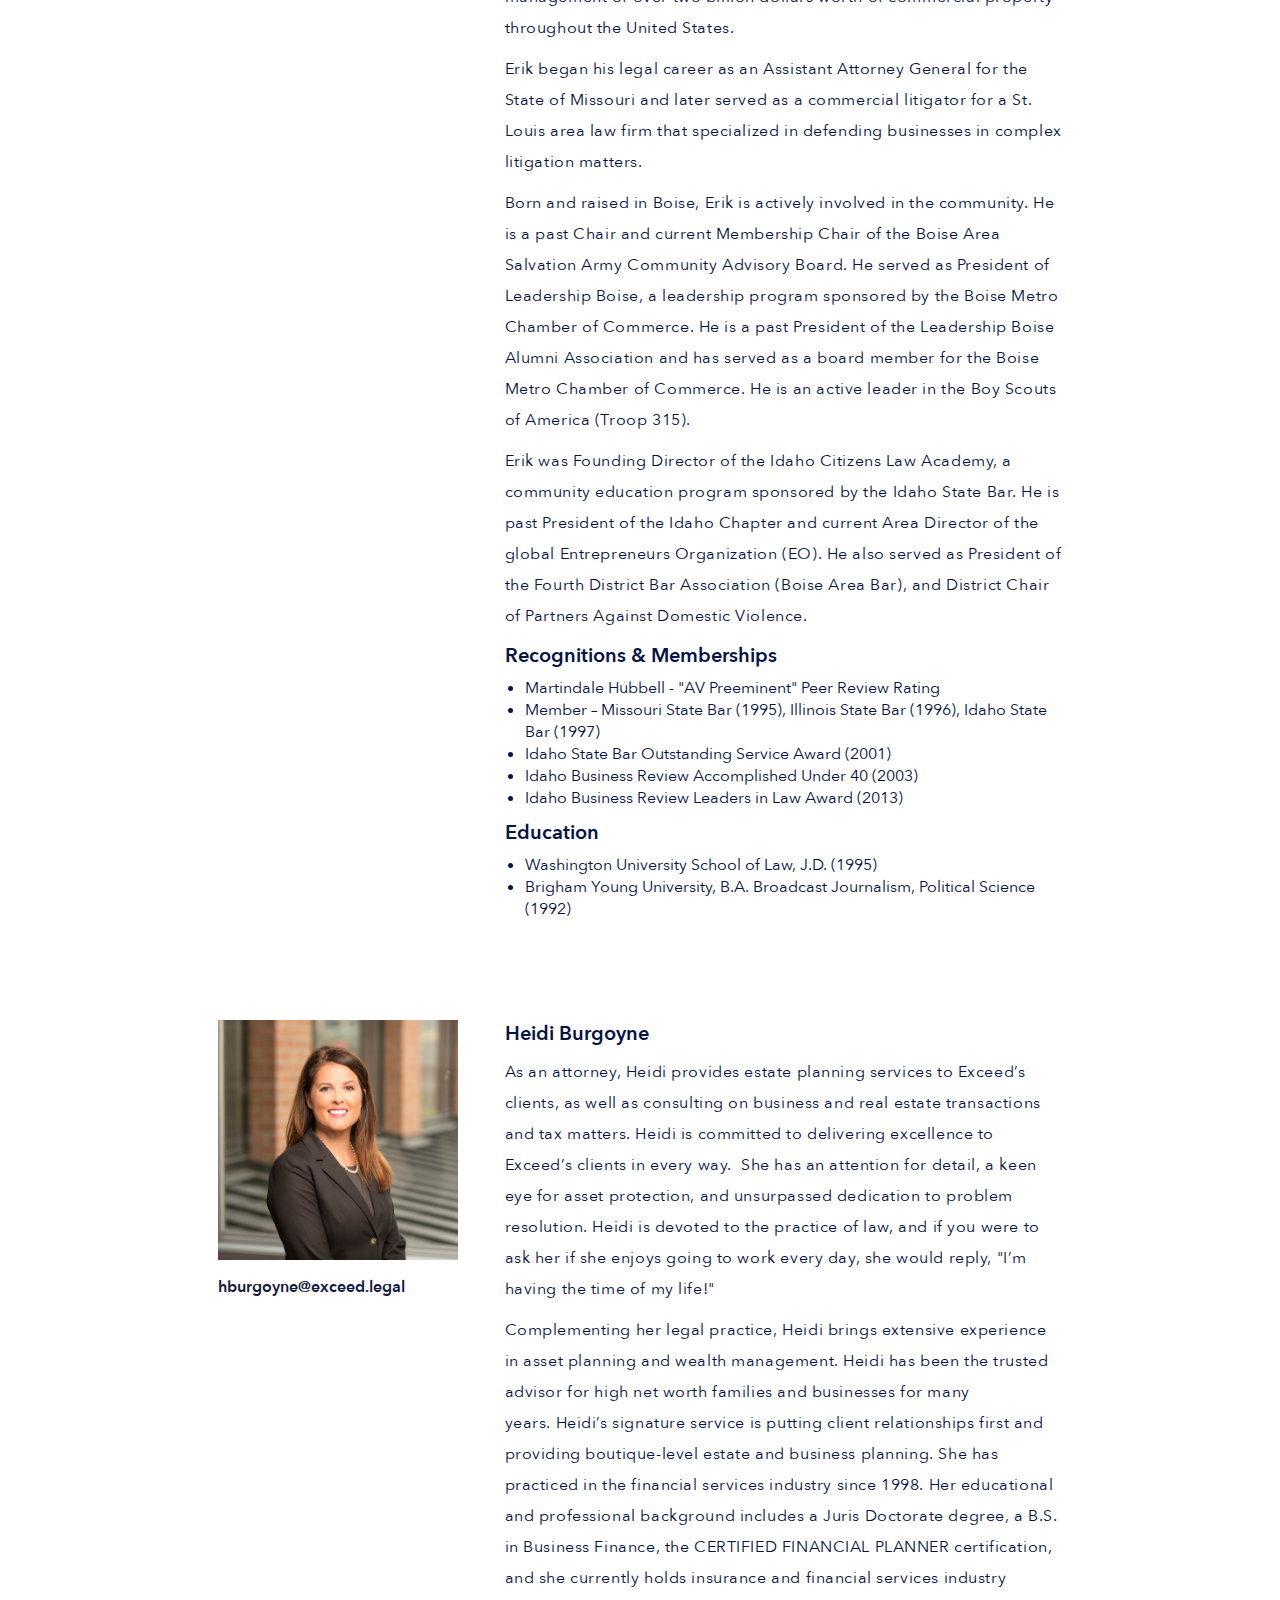
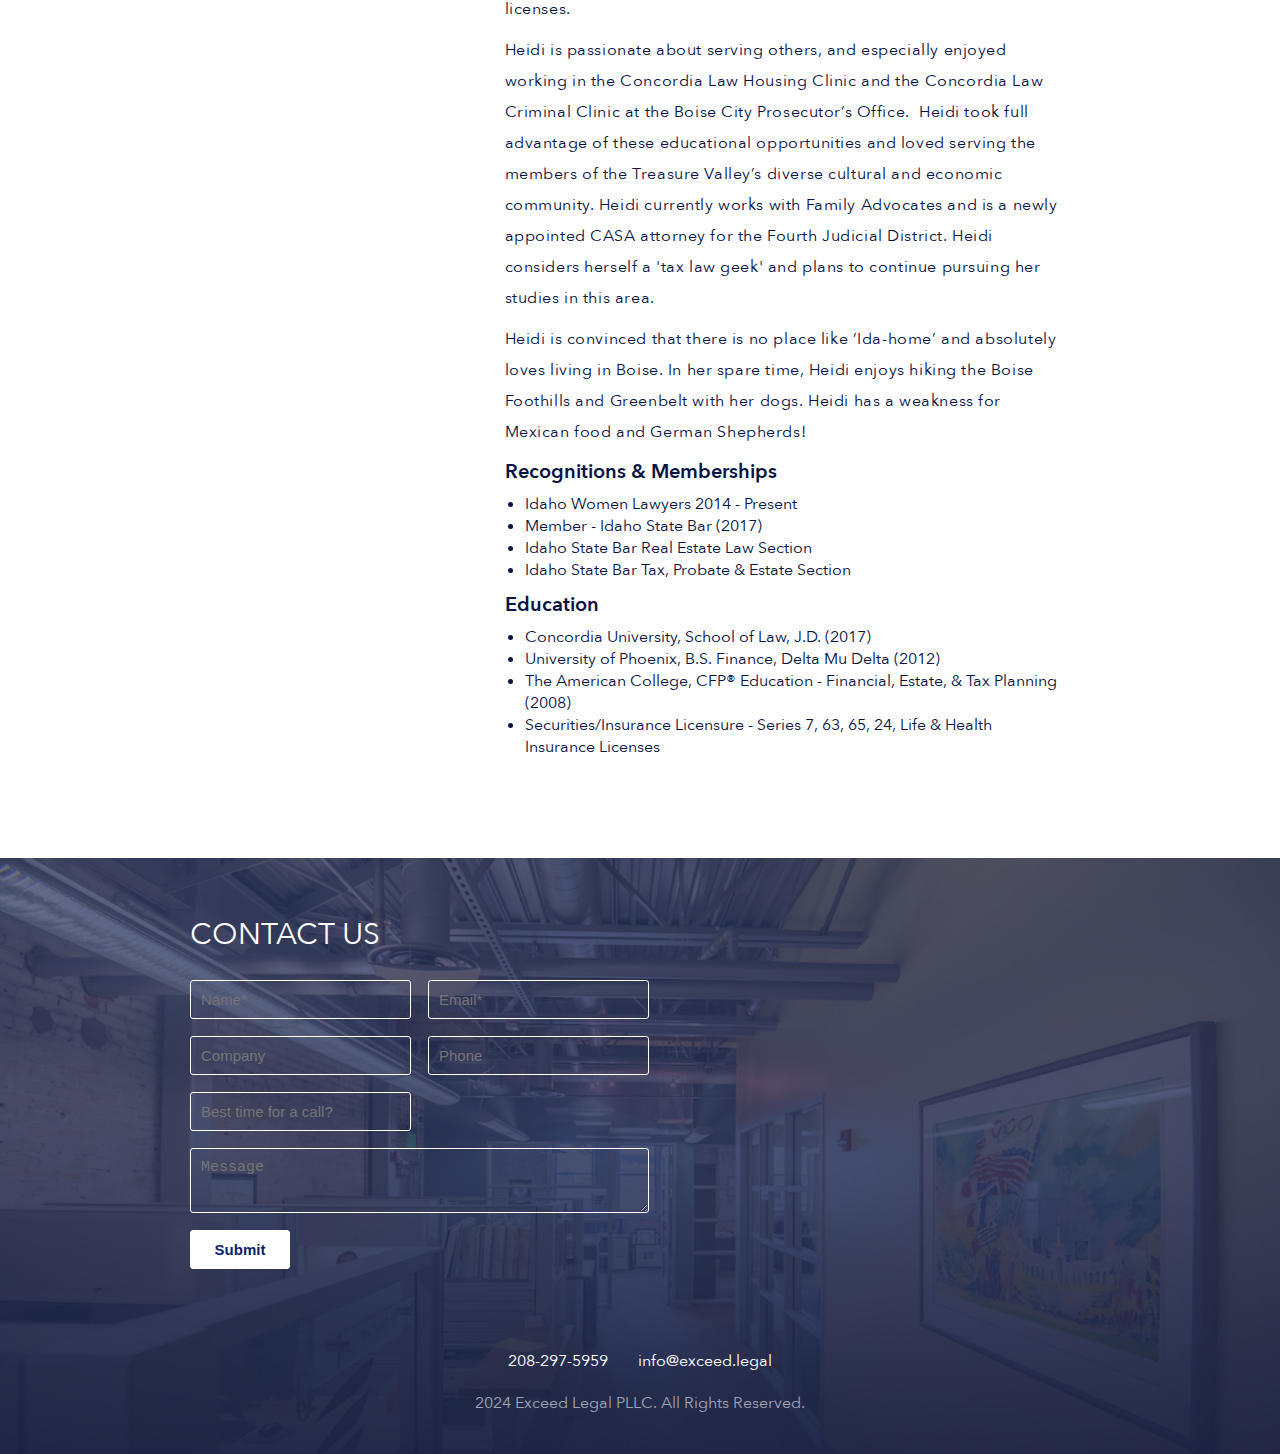
==== commit 5e3a31a0: "Copyright to 2024.html" ====
--- a/meet-the-team/index.html
+++ b/meet-the-team/index.html
@@ -152,7 +152,7 @@
         <li><a href="mailto:info@exceed.legal">info@exceed.legal</a></li>
         <!-- <li><a href="#"><img src="/assets/img/twitter.svg"></a></li> -->
       </ul>
-    <div class="copy">2023 Exceed Legal PLLC. All Rights Reserved.</div>
+    <div class="copy">2024 Exceed Legal PLLC. All Rights Reserved.</div>
   </div>
 </footer>
 </body>
